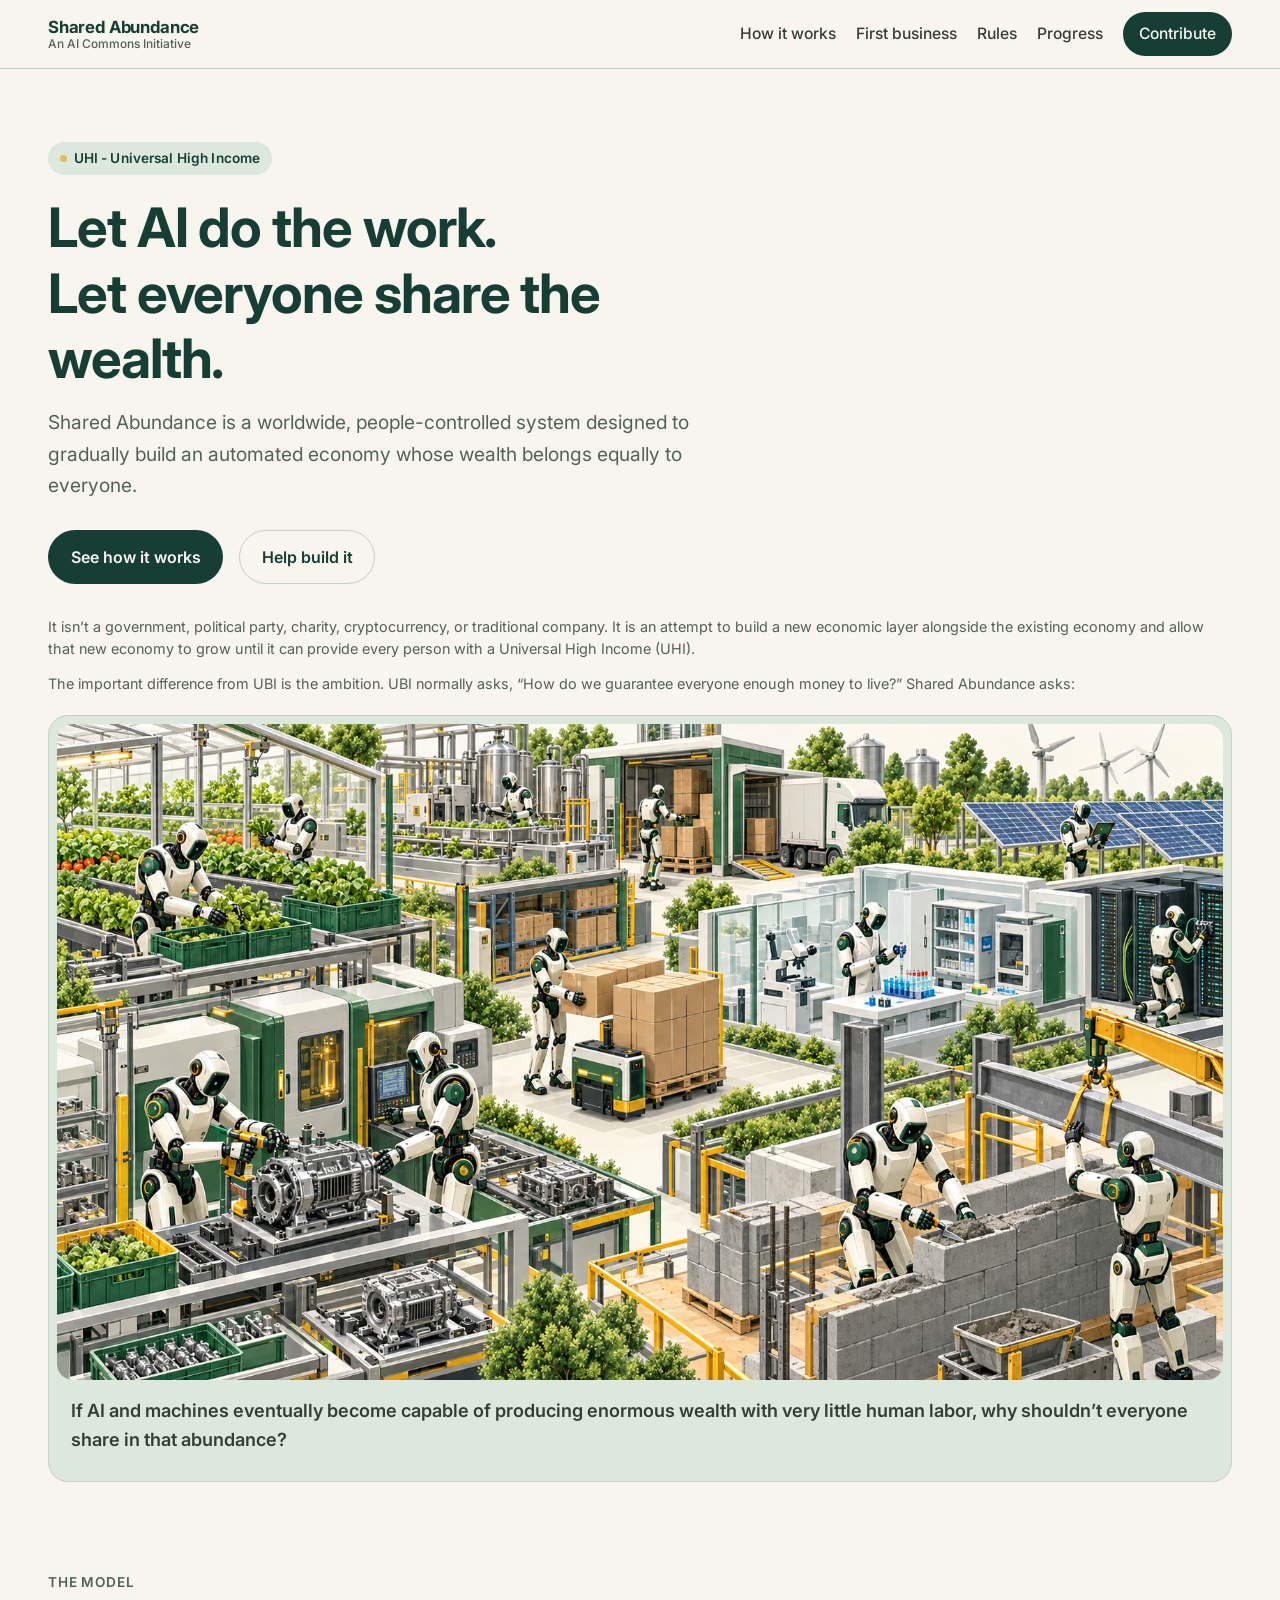
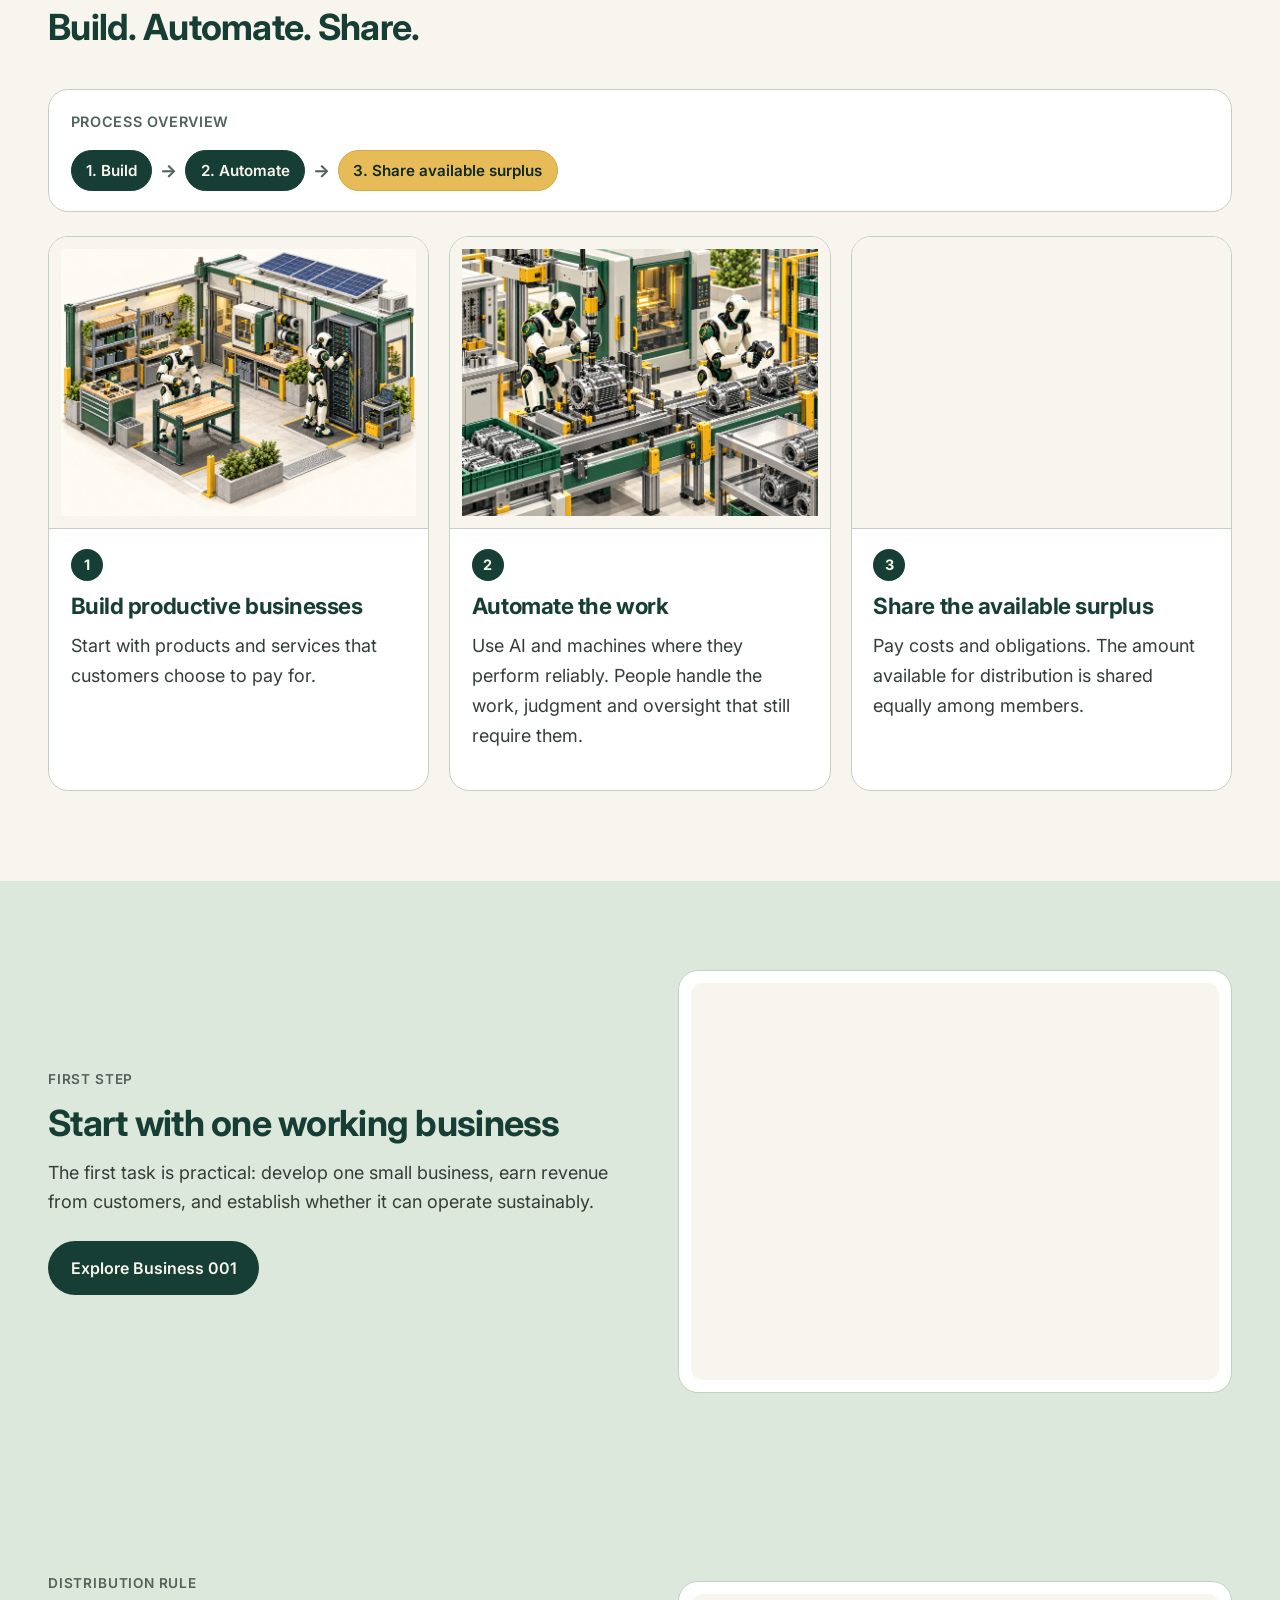
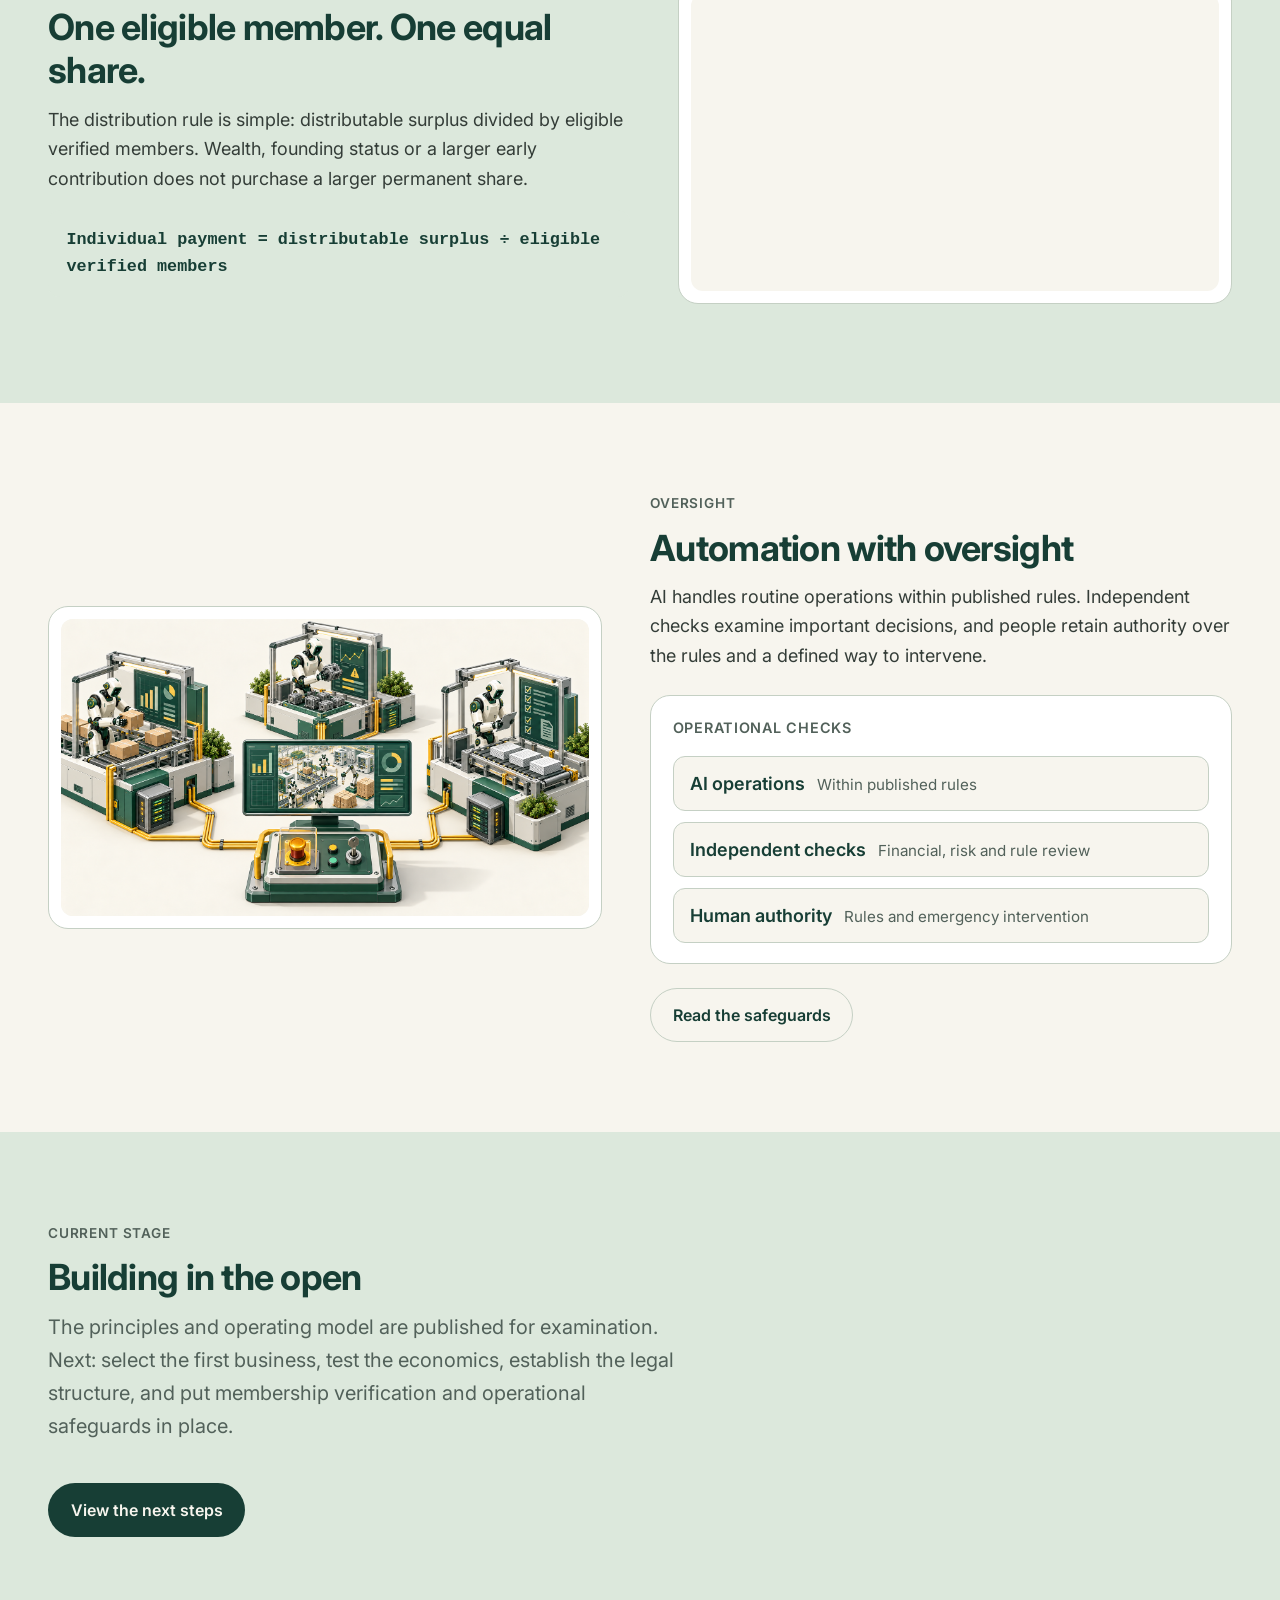
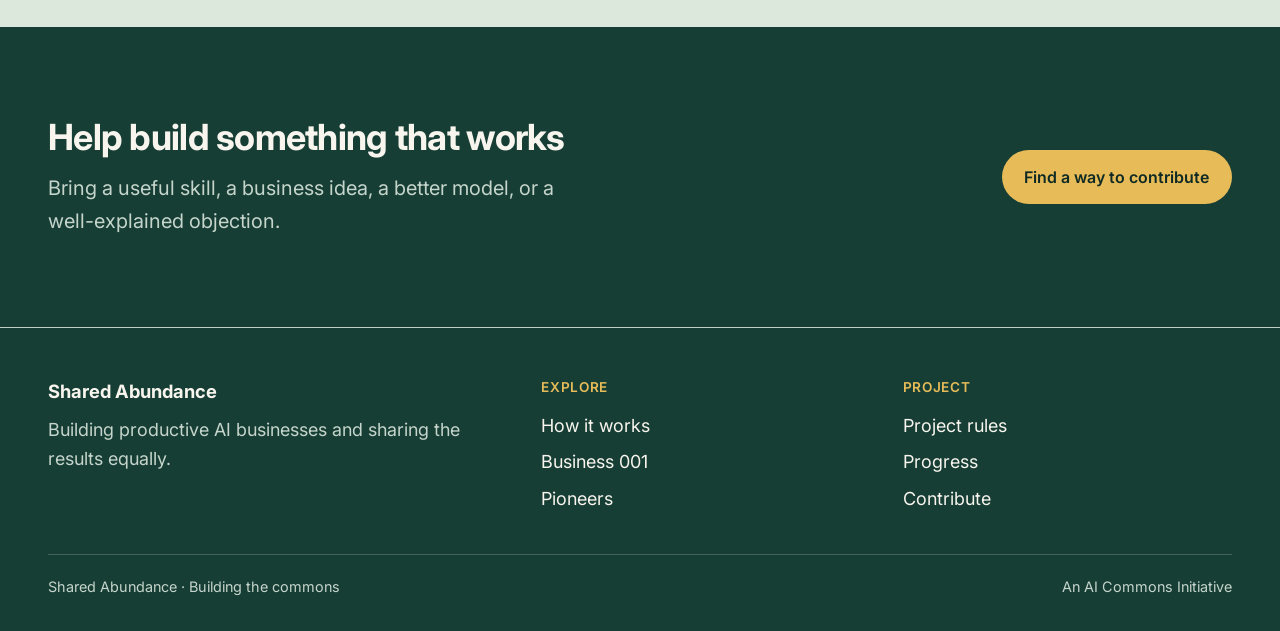
==== index.html @ ab120fb2 "Shorten first-business homepage paragraph" ====
<!DOCTYPE html>
<html lang="en">
<head>
  <meta charset="utf-8">
  <meta name="viewport" content="width=device-width, initial-scale=1">
  <meta name="theme-color" content="#173E35">
  <title>Shared Abundance · Let AI do the work. Let everyone share the wealth.</title>
  <meta name="description" content="Shared Abundance builds productive businesses with AI and automation, then shares available surplus equally among eligible members.">
  <link rel="canonical" href="https://sharedabundance.world/">
  <meta property="og:title" content="Shared Abundance · Let AI do the work. Let everyone share the wealth.">
  <meta property="og:description" content="Shared Abundance builds productive businesses with AI and automation, then shares available surplus equally among eligible members.">
  <meta property="og:type" content="website">
  <meta property="og:url" content="https://sharedabundance.world/">
  <link rel="stylesheet" href="/css/styles.css">
</head>
<body>
  <a class="skip-link" href="#main">Skip to content</a>
  <header class="site-header">
    <div class="container header-inner">
      <a class="brand" href="/">
        <span class="brand-name">Shared Abundance</span>
        <span class="brand-desc">An AI Commons Initiative</span>
      </a>
      <button class="nav-toggle" type="button" aria-expanded="false" aria-controls="site-nav">Menu</button>
      <nav id="site-nav" class="site-nav" aria-label="Primary">
        <a href="/how-it-works/">How it works</a>
        <a href="/business-001/">First business</a>
        <a href="/rules/">Rules</a>
        <a href="/progress/">Progress</a>
        <a href="/contribute/" class="nav-cta">Contribute</a>
      </nav>
    </div>
  </header>
  <main id="main">
    <section class="hero">
      <div class="container">
        <div class="hero-copy">
          <span class="badge">UHI - Universal High Income</span>
          <h1 class="hero-title" style="margin-top:1.25rem">
            <span>Let AI do the work.</span>
            <span>Let everyone share the wealth.</span>
          </h1>
          <div class="hero-intro">
            <p>Shared Abundance is a worldwide, people-controlled system designed to gradually build an automated economy whose wealth belongs equally to everyone.</p>
          </div>
          <div class="btn-row">
            <a class="btn btn-primary" href="/how-it-works/">See how it works</a>
            <a class="btn btn-secondary" href="/contribute/">Help build it</a>
          </div>
        </div>
        <div class="hero-above">
          <p>It isn’t a government, political party, charity, cryptocurrency, or traditional company. It is an attempt to build a new economic layer alongside the existing economy and allow that new economy to grow until it can provide every person with a Universal High Income (UHI).</p>
          <p>The important difference from UBI is the ambition. UBI normally asks, “How do we guarantee everyone enough money to live?” Shared Abundance asks:</p>
        </div>
        <figure class="hero-figure">
          <img src="/assets/00-approved-humanoid-hero.png" width="1672" height="941" alt="Humanoid robots working across manufacturing, farming, logistics, construction, laboratories, digital infrastructure and energy." fetchpriority="high" decoding="async">
          <figcaption class="hero-below">
            <p class="hero-question">If AI and machines eventually become capable of producing enormous wealth with very little human labor, why shouldn’t everyone share in that abundance?</p>
          </figcaption>
        </figure>
      </div>
    </section>

    <section class="section" aria-labelledby="process-heading">
      <div class="container">
        <div class="section-header">
          <p class="eyebrow">The model</p>
          <h2 id="process-heading">Build. Automate. Share.</h2>
        </div>
        <div class="diagram" aria-label="Three-step process">
          <div class="diagram-title">Process overview</div>
          <ol class="flow">
            <li><span class="flow-node accent">1. Build</span><span class="flow-arrow" aria-hidden="true">→</span></li>
            <li><span class="flow-node accent">2. Automate</span><span class="flow-arrow" aria-hidden="true">→</span></li>
            <li><span class="flow-node gold">3. Share available surplus</span></li>
          </ol>
        </div>
        <div class="grid-3">
          <article class="card">
            <div class="card-media"><img src="/assets/01a-build.png" width="1448" height="1086" alt="Humanoid robots setting up a small workshop and digital business." loading="lazy" decoding="async"></div>
            <div class="card-body"><span class="step-num">1</span><h3>Build productive businesses</h3><p>Start with products and services that customers choose to pay for.</p></div>
          </article>
          <article class="card">
            <div class="card-media"><img src="/assets/01b-automate.png" width="1448" height="1086" alt="Humanoid robots assembling and inspecting products on a production line." loading="lazy" decoding="async"></div>
            <div class="card-body"><span class="step-num">2</span><h3>Automate the work</h3><p>Use AI and machines where they perform reliably. People handle the work, judgment and oversight that still require them.</p></div>
          </article>
          <article class="card">
            <div class="card-media"><img src="/assets/01c-share.png" width="1448" height="1086" alt="A business surplus divided between reinvestment and four equal member allocations." loading="lazy" decoding="async"></div>
            <div class="card-body"><span class="step-num">3</span><h3>Share the available surplus</h3><p>Pay costs and obligations. The amount available for distribution is shared equally among members.</p></div>
          </article>
        </div>
      </div>
    </section>

    <section class="section section-sage" aria-labelledby="first-biz-heading">
      <div class="container">
        <div class="feature-row">
          <div>
            <p class="eyebrow">First step</p>
            <h2 id="first-biz-heading">Start with one working business</h2>
            <p>The first task is practical: develop one small business, earn revenue from customers, and establish whether it can operate sustainably.</p>
            <div class="btn-row"><a class="btn btn-primary" href="/business-001/">Explore Business 001</a></div>
          </div>
          <div class="feature-media"><img src="/assets/04-business-001.png" width="1448" height="1086" alt="A small AI-assisted digital-services workspace connected to customer systems." loading="lazy" decoding="async"></div>
        </div>
      </div>
    </section>


    <section class="section section-sage" aria-labelledby="equal-heading">
      <div class="container">
        <div class="feature-row">
          <div>
            <p class="eyebrow">Distribution rule</p>
            <h2 id="equal-heading">One eligible member. One equal share.</h2>
            <p>The distribution rule is simple: distributable surplus divided by eligible verified members. Wealth, founding status or a larger early contribution does not purchase a larger permanent share.</p>
            <div class="formula" role="math" aria-label="Individual payment equals distributable surplus divided by eligible verified members">Individual payment = distributable surplus ÷ eligible verified members</div>
          </div>
          <div class="feature-media"><img src="/assets/03-equal-shares.png" width="1672" height="941" alt="Four identical account trays receive equal allocations from a shared pool." loading="lazy" decoding="async"></div>
        </div>
      </div>
    </section>

    <section class="section" aria-labelledby="safeguards-heading">
      <div class="container">
        <div class="feature-row reverse">
          <div>
            <p class="eyebrow">Oversight</p>
            <h2 id="safeguards-heading">Automation with oversight</h2>
            <p>AI handles routine operations within published rules. Independent checks examine important decisions, and people retain authority over the rules and a defined way to intervene.</p>
            <div class="diagram" aria-label="Operational safeguards">
              <div class="diagram-title">Operational checks</div>
              <ul class="stack-list">
                <li><span class="label">AI operations</span><span class="note">Within published rules</span><span></span></li>
                <li><span class="label">Independent checks</span><span class="note">Financial, risk and rule review</span><span></span></li>
                <li><span class="label">Human authority</span><span class="note">Rules and emergency intervention</span><span></span></li>
              </ul>
            </div>
            <div class="btn-row"><a class="btn btn-secondary" href="/rules/#safeguards">Read the safeguards</a></div>
          </div>
          <div class="feature-media"><img src="/assets/07-operational-safeguards.png" width="1672" height="941" alt="Operational equipment connected to independent review stations and a separate manual override console." loading="lazy" decoding="async"></div>
        </div>
      </div>
    </section>

    <section class="section section-sage" aria-labelledby="stage-heading">
      <div class="container">
        <div class="section-header">
          <p class="eyebrow">Current stage</p>
          <h2 id="stage-heading">Building in the open</h2>
          <p class="lead">The principles and operating model are published for examination. Next: select the first business, test the economics, establish the legal structure, and put membership verification and operational safeguards in place.</p>
        </div>
        <div class="btn-row" style="margin-top:0"><a class="btn btn-primary" href="/progress/">View the next steps</a></div>
      </div>
    </section>

    <section class="section section-forest" aria-labelledby="invite-heading">
      <div class="container cta-band">
        <div>
          <h2 id="invite-heading">Help build something that works</h2>
          <p class="lead">Bring a useful skill, a business idea, a better model, or a well-explained objection.</p>
        </div>
        <a class="btn btn-ghost" href="/contribute/" style="background:#E7BC58;color:#0F2A24">Find a way to contribute</a>
      </div>
    </section>
  </main>
  <footer class="site-footer">
    <div class="container">
      <div class="footer-grid">
        <div>
          <div class="footer-brand">Shared Abundance</div>
          <p>Building productive AI businesses and sharing the results equally.</p>
        </div>
        <div>
          <div class="footer-heading">Explore</div>
          <ul class="footer-links">
            <li><a href="/how-it-works/">How it works</a></li>
            <li><a href="/business-001/">Business 001</a></li>
            <li><a href="/pioneers/">Pioneers</a></li>
          </ul>
        </div>
        <div>
          <div class="footer-heading">Project</div>
          <ul class="footer-links">
            <li><a href="/rules/">Project rules</a></li>
            <li><a href="/progress/">Progress</a></li>
            <li><a href="/contribute/">Contribute</a></li>
          </ul>
        </div>
      </div>
      <div class="footer-meta">
        <span>Shared Abundance · Building the commons</span>
        <span>An AI Commons Initiative</span>
      </div>
    </div>
  </footer>
  <script src="/js/site.js" defer></script>
</body>
</html>
---- css/styles.css ----
/* Shared Abundance · site styles */
@import url("https://fonts.googleapis.com/css2?family=Inter:wght@400;500;600;700&display=swap");

:root {
  --sa-ivory: #F7F5EE;
  --sa-forest: #173E35;
  --sa-sage: #DCE8DC;
  --sa-gold: #E7BC58;
  --sa-charcoal: #343D38;
  --sa-muted: #52615A;
  --sa-border: #C5D0C4;
  --sa-white: #FFFFFF;
  --sa-forest-deep: #0F2A24;
  --sa-font: Inter, ui-sans-serif, system-ui, -apple-system, BlinkMacSystemFont, "Segoe UI", sans-serif;
  --sa-max-width: 77.5rem;
  --sa-reading-width: 47.5rem;
  --sa-radius-small: 0.75rem;
  --sa-radius-large: 1.25rem;
  --sa-gutter: clamp(1.25rem, 4vw, 3rem);
  --sa-section-space: clamp(3rem, 7vw, 7rem);
  --sa-shadow: 0 1px 2px rgba(23, 62, 53, 0.04), 0 8px 24px rgba(23, 62, 53, 0.06);
  --sa-header-h: 4.25rem;
}

*, *::before, *::after { box-sizing: border-box; }

html {
  scroll-behavior: smooth;
  -webkit-text-size-adjust: 100%;
}

@media (prefers-reduced-motion: reduce) {
  html { scroll-behavior: auto; }
  *, *::before, *::after {
    animation-duration: 0.01ms !important;
    animation-iteration-count: 1 !important;
    transition-duration: 0.01ms !important;
  }
}

body {
  margin: 0;
  font-family: var(--sa-font);
  font-size: 1.125rem;
  line-height: 1.65;
  color: var(--sa-charcoal);
  background: var(--sa-ivory);
  -webkit-font-smoothing: antialiased;
}

img { max-width: 100%; height: auto; display: block; }
a { color: var(--sa-forest); text-underline-offset: 0.15em; }
a:hover { color: var(--sa-forest-deep); }
:focus-visible {
  outline: 3px solid var(--sa-gold);
  outline-offset: 3px;
}
.skip-link {
  position: absolute;
  left: -9999px;
  top: 0;
  background: var(--sa-forest);
  color: var(--sa-ivory);
  padding: 0.75rem 1rem;
  z-index: 1000;
}
.skip-link:focus { left: var(--sa-gutter); top: 0.5rem; }

.container {
  width: min(100% - 2 * var(--sa-gutter), var(--sa-max-width));
  margin-inline: auto;
}
.reading { max-width: var(--sa-reading-width); }

/* Header */
.site-header {
  position: sticky;
  top: 0;
  z-index: 100;
  background: rgba(247, 245, 238, 0.92);
  backdrop-filter: blur(10px);
  border-bottom: 1px solid var(--sa-border);
}
.header-inner {
  display: flex;
  align-items: center;
  justify-content: space-between;
  gap: 1rem;
  min-height: var(--sa-header-h);
}
.brand {
  display: flex;
  flex-direction: column;
  text-decoration: none;
  color: var(--sa-forest);
  line-height: 1.2;
}
.brand-name {
  font-weight: 700;
  font-size: 1.05rem;
  letter-spacing: -0.01em;
}
.brand-desc {
  font-size: 0.75rem;
  color: var(--sa-muted);
  font-weight: 500;
}
.nav-toggle {
  display: none;
  border: 1px solid var(--sa-border);
  background: var(--sa-white);
  color: var(--sa-forest);
  border-radius: var(--sa-radius-small);
  padding: 0.55rem 0.85rem;
  font: inherit;
  font-size: 0.95rem;
  font-weight: 600;
  cursor: pointer;
}
.site-nav {
  display: flex;
  align-items: center;
  gap: 0.25rem 1.25rem;
}
.site-nav a {
  text-decoration: none;
  color: var(--sa-charcoal);
  font-size: 0.98rem;
  font-weight: 500;
  padding: 0.35rem 0;
}
.site-nav a:hover,
.site-nav a[aria-current="page"] {
  color: var(--sa-forest);
}
.site-nav a[aria-current="page"] {
  box-shadow: inset 0 -2px 0 var(--sa-gold);
}
.nav-cta {
  display: inline-flex !important;
  align-items: center;
  background: var(--sa-forest) !important;
  color: var(--sa-ivory) !important;
  padding: 0.55rem 1rem !important;
  border-radius: 999px;
  box-shadow: none !important;
}
.nav-cta:hover {
  background: var(--sa-forest-deep) !important;
  color: var(--sa-ivory) !important;
}

@media (max-width: 860px) {
  .nav-toggle { display: inline-flex; align-items: center; gap: 0.4rem; }
  .site-nav {
    display: none;
    position: absolute;
    left: 0;
    right: 0;
    top: 100%;
    flex-direction: column;
    align-items: stretch;
    gap: 0;
    background: var(--sa-ivory);
    border-bottom: 1px solid var(--sa-border);
    padding: 0.75rem var(--sa-gutter) 1.25rem;
    box-shadow: var(--sa-shadow);
  }
  .site-nav.is-open { display: flex; }
  .site-nav a {
    padding: 0.85rem 0.25rem;
    border-bottom: 1px solid var(--sa-border);
  }
  .site-nav .nav-cta {
    margin-top: 0.75rem;
    justify-content: center;
    border-bottom: 0 !important;
  }
}

/* Buttons & badges */
.btn {
  display: inline-flex;
  align-items: center;
  justify-content: center;
  gap: 0.4rem;
  padding: 0.8rem 1.35rem;
  border-radius: 999px;
  font: inherit;
  font-size: 1rem;
  font-weight: 600;
  text-decoration: none;
  border: 1px solid transparent;
  cursor: pointer;
  transition: background 0.15s ease, color 0.15s ease, border-color 0.15s ease;
}
.btn-primary {
  background: var(--sa-forest);
  color: var(--sa-ivory);
}
.btn-primary:hover {
  background: var(--sa-forest-deep);
  color: var(--sa-ivory);
}
.btn-secondary {
  background: transparent;
  color: var(--sa-forest);
  border-color: var(--sa-border);
}
.btn-secondary:hover {
  background: var(--sa-sage);
  color: var(--sa-forest);
}
.btn-ghost {
  background: var(--sa-sage);
  color: var(--sa-forest);
}
.btn-ghost:hover { background: #cfe0cf; color: var(--sa-forest); }
.btn-row {
  display: flex;
  flex-wrap: wrap;
  gap: 0.75rem 1rem;
  margin-top: 1.5rem;
}
.badge {
  display: inline-flex;
  align-items: center;
  gap: 0.4rem;
  padding: 0.35rem 0.75rem;
  border-radius: 999px;
  background: var(--sa-sage);
  color: var(--sa-forest);
  font-size: 0.85rem;
  font-weight: 600;
  letter-spacing: 0.01em;
}
.badge::before {
  content: "";
  width: 0.45rem;
  height: 0.45rem;
  border-radius: 50%;
  background: var(--sa-gold);
}

/* Typography */
h1, h2, h3, h4 {
  color: var(--sa-forest);
  line-height: 1.2;
  letter-spacing: -0.02em;
  font-weight: 700;
  margin: 0 0 0.75rem;
}
h1 { font-size: clamp(2.1rem, 4.5vw, 3.4rem); }
h2 { font-size: clamp(1.65rem, 3vw, 2.25rem); }
h3 { font-size: clamp(1.2rem, 2vw, 1.4rem); }
p { margin: 0 0 1rem; }
.lead {
  font-size: clamp(1.1rem, 2vw, 1.25rem);
  color: var(--sa-muted);
  max-width: 40rem;
}
.eyebrow {
  font-size: 0.85rem;
  font-weight: 600;
  letter-spacing: 0.06em;
  text-transform: uppercase;
  color: var(--sa-muted);
  margin-bottom: 0.75rem;
}
.caption {
  font-size: 0.9rem;
  color: var(--sa-muted);
  margin-top: 0.75rem;
}
.section {
  padding: var(--sa-section-space) 0;
}
.section-sage { background: var(--sa-sage); }
.section-forest {
  background: var(--sa-forest);
  color: var(--sa-ivory);
}
.section-forest h2,
.section-forest h3,
.section-forest a { color: var(--sa-ivory); }
.section-forest .lead,
.section-forest .caption { color: #c5d5cb; }
.section-header {
  max-width: 40rem;
  margin-bottom: 2.5rem;
}

/* Hero */
.hero {
  padding: clamp(2.5rem, 6vw, 4.5rem) 0 0;
}

.hero-copy { max-width: 42rem; margin-bottom: 2rem; }
.hero-title {
  margin-bottom: 1rem;
}
.hero-title span { display: block; }

.hero-intro {
  max-width: 42rem;
  margin: 0 0 1.75rem;
  font-size: clamp(1.05rem, 2vw, 1.2rem);
  color: var(--sa-muted);
  line-height: 1.65;
}
.hero-intro p { margin: 0 0 1rem; }
.hero-intro p:last-child { margin-bottom: 0; }
.hero-question {
  color: var(--sa-charcoal);
  font-weight: 600;
  font-size: 1.05em;
}
.hero-figure {
  margin: 0;
  background: var(--sa-sage);
  border: 1px solid var(--sa-border);
  border-radius: var(--sa-radius-large);
  overflow: hidden;
  padding: 0.5rem;
}
.hero-figure img {
  width: 100%;
  height: auto;
  border-radius: calc(var(--sa-radius-large) - 0.25rem);
  object-fit: contain;
  background: var(--sa-ivory);
}
.hero-above {
  width: 100%;
  max-width: none;
  margin: 0 0 1.25rem;
  font-size: clamp(0.82rem, 1.15vw, 0.9rem);
  color: var(--sa-muted);
  line-height: 1.55;
}
.hero-above p { margin: 0 0 0.75rem; }
.hero-above p:last-child { margin-bottom: 0; }
.hero-figure figcaption.hero-below {
  text-align: left;
  max-width: none;
  margin: 0;
  padding: 1rem 0.85rem 1.15rem;
  font-size: clamp(0.95rem, 1.5vw, 1.08rem);
  color: var(--sa-muted);
  line-height: 1.6;
}
.hero-figure figcaption.hero-below p { margin: 0; }
.hero-figure figcaption.hero-below .hero-question {
  color: var(--sa-charcoal);
  font-weight: 600;
  font-size: 1.05em;
}
.hero-figure figcaption {
  padding: 0.85rem 1rem 0.5rem;
  font-size: 0.9rem;
  color: var(--sa-muted);
}

/* Cards & grids */
.grid-3 {
  display: grid;
  grid-template-columns: repeat(3, 1fr);
  gap: 1.25rem;
}
.grid-2 {
  display: grid;
  grid-template-columns: repeat(2, 1fr);
  gap: 1.5rem;
}
.grid-industries {
  display: grid;
  grid-template-columns: repeat(3, 1fr);
  gap: 1.25rem;
}
@media (max-width: 960px) {
  .grid-3, .grid-industries { grid-template-columns: repeat(2, 1fr); }
}
@media (max-width: 640px) {
  .grid-3, .grid-2, .grid-industries { grid-template-columns: 1fr; }
}

.card {
  background: var(--sa-white);
  border: 1px solid var(--sa-border);
  border-radius: var(--sa-radius-large);
  overflow: hidden;
  height: 100%;
  display: flex;
  flex-direction: column;
}
.card-body { padding: 1.25rem 1.35rem 1.5rem; flex: 1; }
.card-media {
  background: var(--sa-ivory);
  border-bottom: 1px solid var(--sa-border);
  aspect-ratio: 4 / 3;
  display: flex;
  align-items: center;
  justify-content: center;
  padding: 0.75rem;
}
.card-media img {
  width: 100%;
  height: 100%;
  object-fit: contain;
}
.card-media.wide { aspect-ratio: 16 / 9; }
.step-num {
  display: inline-flex;
  align-items: center;
  justify-content: center;
  width: 2rem;
  height: 2rem;
  border-radius: 50%;
  background: var(--sa-forest);
  color: var(--sa-ivory);
  font-size: 0.9rem;
  font-weight: 700;
  margin-bottom: 0.75rem;
}
.link-card {
  display: block;
  text-decoration: none;
  color: inherit;
  background: var(--sa-white);
  border: 1px solid var(--sa-border);
  border-radius: var(--sa-radius-large);
  padding: 1.5rem;
  transition: border-color 0.15s ease, box-shadow 0.15s ease;
}
.link-card:hover {
  border-color: var(--sa-forest);
  box-shadow: var(--sa-shadow);
  color: inherit;
}
.link-card h3 { margin-bottom: 0.5rem; }
.link-card p { margin: 0; color: var(--sa-muted); font-size: 1rem; }
.link-card .arrow {
  display: inline-block;
  margin-top: 1rem;
  color: var(--sa-forest);
  font-weight: 600;
}

.feature-row {
  display: grid;
  grid-template-columns: 1.05fr 1fr;
  gap: clamp(1.5rem, 4vw, 3rem);
  align-items: center;
}
.feature-row.reverse { grid-template-columns: 1fr 1.05fr; }
.feature-row.reverse .feature-media { order: -1; }
@media (max-width: 860px) {
  .feature-row,
  .feature-row.reverse { grid-template-columns: 1fr; }
  .feature-row.reverse .feature-media { order: 0; }
}
.feature-media {
  background: var(--sa-white);
  border: 1px solid var(--sa-border);
  border-radius: var(--sa-radius-large);
  padding: 0.75rem;
}
.feature-media img {
  width: 100%;
  object-fit: contain;
  border-radius: var(--sa-radius-small);
  background: var(--sa-ivory);
}
.section-sage .feature-media,
.section-sage .card { background: var(--sa-white); }

/* Diagrams */
.diagram {
  background: var(--sa-white);
  border: 1px solid var(--sa-border);
  border-radius: var(--sa-radius-large);
  padding: 1.25rem 1.35rem;
  margin: 1.5rem 0;
}
.diagram-title {
  font-size: 0.9rem;
  font-weight: 600;
  color: var(--sa-muted);
  text-transform: uppercase;
  letter-spacing: 0.05em;
  margin-bottom: 1rem;
}
.flow {
  display: flex;
  flex-wrap: wrap;
  align-items: center;
  gap: 0.5rem 0.35rem;
  list-style: none;
  margin: 0;
  padding: 0;
}
.flow li {
  display: inline-flex;
  align-items: center;
  gap: 0.35rem;
}
.flow-node {
  background: var(--sa-sage);
  color: var(--sa-forest);
  border: 1px solid var(--sa-border);
  border-radius: 999px;
  padding: 0.45rem 0.9rem;
  font-size: 0.95rem;
  font-weight: 600;
}
.flow-node.accent {
  background: var(--sa-forest);
  color: var(--sa-ivory);
  border-color: var(--sa-forest);
}
.flow-node.gold {
  background: var(--sa-gold);
  color: var(--sa-forest-deep);
  border-color: #d4a944;
}
.flow-arrow {
  color: var(--sa-muted);
  font-weight: 700;
  padding: 0 0.15rem;
}
.formula {
  font-family: ui-monospace, SFMono-Regular, Menlo, Consolas, monospace;
  font-size: 1.05rem;
  background: var(--sa-sage);
  border-radius: var(--sa-radius-small);
  padding: 1rem 1.15rem;
  color: var(--sa-forest);
  font-weight: 600;
  margin: 1rem 0;
  overflow-x: auto;
}
.stack-list {
  list-style: none;
  margin: 0;
  padding: 0;
  display: grid;
  gap: 0.65rem;
}
.stack-list li {
  display: grid;
  grid-template-columns: auto 1fr auto;
  gap: 0.75rem;
  align-items: baseline;
  padding: 0.75rem 1rem;
  background: var(--sa-ivory);
  border: 1px solid var(--sa-border);
  border-radius: var(--sa-radius-small);
}
.stack-list .label { font-weight: 600; color: var(--sa-forest); }
.stack-list .note { color: var(--sa-muted); font-size: 0.95rem; }
.stack-list .value {
  font-variant-numeric: tabular-nums;
  font-weight: 700;
  color: var(--sa-charcoal);
}
.stack-list .total {
  background: var(--sa-forest);
  color: var(--sa-ivory);
  border-color: var(--sa-forest);
}
.stack-list .total .label,
.stack-list .total .value,
.stack-list .total .note { color: var(--sa-ivory); }

.finance-table {
  width: 100%;
  border-collapse: collapse;
  font-variant-numeric: tabular-nums;
  margin: 1rem 0;
  background: var(--sa-white);
  border: 1px solid var(--sa-border);
  border-radius: var(--sa-radius-large);
  overflow: hidden;
}
.finance-table th,
.finance-table td {
  text-align: left;
  padding: 0.85rem 1.1rem;
  border-bottom: 1px solid var(--sa-border);
}
.finance-table th {
  background: var(--sa-sage);
  color: var(--sa-forest);
  font-weight: 600;
}
.finance-table tr:last-child td { border-bottom: 0; }
.finance-table .result td {
  background: var(--sa-forest);
  color: var(--sa-ivory);
  font-weight: 700;
}
.finance-table td:last-child,
.finance-table th:last-child { text-align: right; }
.note-box {
  background: var(--sa-sage);
  border-left: 4px solid var(--sa-gold);
  border-radius: 0 var(--sa-radius-small) var(--sa-radius-small) 0;
  padding: 1rem 1.15rem;
  color: var(--sa-muted);
  font-size: 0.98rem;
  margin: 1rem 0;
}

/* Safeguards / milestones / rules */
.safeguard-grid {
  display: grid;
  grid-template-columns: repeat(2, 1fr);
  gap: 1rem;
}
@media (max-width: 700px) {
  .safeguard-grid { grid-template-columns: 1fr; }
}
.safeguard {
  background: var(--sa-white);
  border: 1px solid var(--sa-border);
  border-radius: var(--sa-radius-large);
  padding: 1.25rem 1.35rem;
}
.safeguard h3 { font-size: 1.1rem; margin-bottom: 0.4rem; }
.safeguard p { margin: 0; color: var(--sa-muted); font-size: 1rem; }

.milestone-list {
  list-style: none;
  margin: 0;
  padding: 0;
  display: grid;
  gap: 0.75rem;
}
.milestone {
  display: grid;
  grid-template-columns: 1fr auto;
  gap: 1rem;
  align-items: center;
  background: var(--sa-white);
  border: 1px solid var(--sa-border);
  border-radius: var(--sa-radius-large);
  padding: 1.1rem 1.25rem;
}
.milestone h3 { margin: 0; font-size: 1.05rem; }
.status-pill {
  display: inline-flex;
  align-items: center;
  padding: 0.35rem 0.7rem;
  border-radius: 999px;
  font-size: 0.82rem;
  font-weight: 600;
  white-space: nowrap;
  background: var(--sa-sage);
  color: var(--sa-forest);
}
.status-pill[data-status="draft_available"] { background: #d9edd4; }
.status-pill[data-status="proposed"] { background: #e8e4c9; color: #4a4630; }
.status-pill[data-status="to_develop"],
.status-pill[data-status="planned"],
.status-pill[data-status="not_demonstrated"],
.status-pill[data-status="future"] {
  background: #eceae3;
  color: var(--sa-muted);
}

.rule-list {
  list-style: none;
  margin: 0;
  padding: 0;
  counter-reset: rule;
  display: grid;
  gap: 0.75rem;
}
.rule-list > li {
  counter-increment: rule;
  background: var(--sa-white);
  border: 1px solid var(--sa-border);
  border-radius: var(--sa-radius-large);
  padding: 1.15rem 1.25rem 1.15rem 4.25rem;
  position: relative;
  scroll-margin-top: calc(var(--sa-header-h) + 1rem);
}
.rule-list > li::before {
  content: counter(rule);
  position: absolute;
  left: 1.15rem;
  top: 1.15rem;
  width: 2.1rem;
  height: 2.1rem;
  border-radius: 50%;
  background: var(--sa-sage);
  color: var(--sa-forest);
  display: flex;
  align-items: center;
  justify-content: center;
  font-weight: 700;
  font-size: 0.9rem;
}
.rule-list h3 { font-size: 1.05rem; margin-bottom: 0.35rem; }
.rule-list p { margin: 0; color: var(--sa-muted); font-size: 1rem; }

/* FAQ */
.faq {
  display: grid;
  gap: 0.65rem;
}
.faq details {
  background: var(--sa-white);
  border: 1px solid var(--sa-border);
  border-radius: var(--sa-radius-large);
  padding: 0.25rem 1.15rem;
}
.faq summary {
  cursor: pointer;
  font-weight: 600;
  color: var(--sa-forest);
  padding: 1rem 0;
  list-style: none;
}
.faq summary::-webkit-details-marker { display: none; }
.faq summary::after {
  content: "+";
  float: right;
  color: var(--sa-muted);
  font-weight: 700;
}
.faq details[open] summary::after { content: "-"; }
.faq details p {
  margin: 0 0 1rem;
  color: var(--sa-muted);
}

/* Forms */
.form-panel {
  background: var(--sa-white);
  border: 1px solid var(--sa-border);
  border-radius: var(--sa-radius-large);
  padding: clamp(1.25rem, 3vw, 2rem);
}
.form-grid {
  display: grid;
  gap: 1rem;
}
.form-grid label {
  display: grid;
  gap: 0.4rem;
  font-weight: 600;
  color: var(--sa-forest);
  font-size: 0.95rem;
}
.form-grid input,
.form-grid select,
.form-grid textarea {
  font: inherit;
  padding: 0.75rem 0.9rem;
  border: 1px solid var(--sa-border);
  border-radius: var(--sa-radius-small);
  background: var(--sa-ivory);
  color: var(--sa-charcoal);
  width: 100%;
}
.form-grid textarea { min-height: 7rem; resize: vertical; }
.form-grid input:focus,
.form-grid select:focus,
.form-grid textarea:focus {
  outline: 3px solid var(--sa-gold);
  outline-offset: 1px;
  border-color: var(--sa-forest);
}
.form-actions {
  display: flex;
  flex-wrap: wrap;
  gap: 0.75rem;
  margin-top: 0.5rem;
}
.form-hint {
  font-size: 0.92rem;
  color: var(--sa-muted);
  font-weight: 400;
}
.form-status {
  margin-top: 1rem;
  padding: 0.85rem 1rem;
  border-radius: var(--sa-radius-small);
  background: var(--sa-sage);
  color: var(--sa-forest);
  font-size: 0.95rem;
}
.form-status[hidden] { display: none; }
.form-status.is-error {
  background: #f3e3d8;
  color: #6b2e1a;
}
.field-error {
  color: #8a341c;
  font-size: 0.88rem;
  font-weight: 500;
}
.preview-box {
  margin-top: 1rem;
  padding: 1rem 1.15rem;
  background: var(--sa-ivory);
  border: 1px dashed var(--sa-border);
  border-radius: var(--sa-radius-small);
  white-space: pre-wrap;
  font-family: ui-monospace, SFMono-Regular, Menlo, Consolas, monospace;
  font-size: 0.9rem;
  color: var(--sa-charcoal);
}
.checklist {
  list-style: none;
  margin: 0;
  padding: 0;
  display: grid;
  gap: 0.65rem;
}
.checklist li {
  padding-left: 1.75rem;
  position: relative;
}
.checklist li::before {
  content: "";
  position: absolute;
  left: 0;
  top: 0.45rem;
  width: 0.7rem;
  height: 0.7rem;
  border-radius: 50%;
  background: var(--sa-gold);
}

.page-hero {
  padding: clamp(2.5rem, 5vw, 4rem) 0 0;
}
.page-hero .lead { margin-bottom: 0; }
.split-intro {
  display: grid;
  grid-template-columns: 1.2fr 1fr;
  gap: 2rem;
  align-items: start;
}
@media (max-width: 860px) {
  .split-intro { grid-template-columns: 1fr; }
}

/* Footer */
.site-footer {
  border-top: 1px solid var(--sa-border);
  background: var(--sa-forest);
  color: #c5d5cb;
  padding: 3rem 0 2rem;
  margin-top: 0;
}
.footer-grid {
  display: grid;
  grid-template-columns: 1.4fr 1fr 1fr;
  gap: 2rem;
}
@media (max-width: 800px) {
  .footer-grid { grid-template-columns: 1fr; gap: 1.5rem; }
}
.site-footer a {
  color: var(--sa-ivory);
  text-decoration: none;
}
.site-footer a:hover { text-decoration: underline; }
.footer-brand {
  font-weight: 700;
  font-size: 1.15rem;
  color: var(--sa-ivory);
  margin-bottom: 0.5rem;
}
.footer-links {
  list-style: none;
  margin: 0;
  padding: 0;
  display: grid;
  gap: 0.45rem;
}
.footer-heading {
  color: var(--sa-gold);
  font-size: 0.85rem;
  font-weight: 600;
  letter-spacing: 0.05em;
  text-transform: uppercase;
  margin-bottom: 0.75rem;
}
.footer-meta {
  margin-top: 2.5rem;
  padding-top: 1.25rem;
  border-top: 1px solid rgba(197, 208, 196, 0.25);
  display: flex;
  flex-wrap: wrap;
  gap: 0.75rem 1.5rem;
  justify-content: space-between;
  font-size: 0.9rem;
}

.visually-hidden {
  position: absolute !important;
  width: 1px; height: 1px;
  padding: 0; margin: -1px;
  overflow: hidden; clip: rect(0,0,0,0);
  white-space: nowrap; border: 0;
}

.cta-band {
  display: flex;
  flex-wrap: wrap;
  align-items: center;
  justify-content: space-between;
  gap: 1.25rem;
}
.cta-band .lead { margin: 0; max-width: 32rem; }

.questions-list {
  list-style: none;
  margin: 0;
  padding: 0;
  display: grid;
  gap: 0.75rem;
}
.questions-list li {
  background: var(--sa-white);
  border: 1px solid var(--sa-border);
  border-radius: var(--sa-radius-large);
  padding: 1.1rem 1.25rem;
  color: var(--sa-forest);
  font-weight: 600;
}

@media (max-width: 640px) {
  body { font-size: 1.05rem; }
  .milestone {
    grid-template-columns: 1fr;
    align-items: start;
  }
}

/* How-it-works long-form helpers */
.prose-list {
  margin: 1rem 0 1.25rem;
  padding-left: 1.25rem;
  display: grid;
  gap: 0.55rem;
  color: var(--sa-charcoal);
}
.prose-list li {
  padding-left: 0.25rem;
}
.prose-list strong { color: var(--sa-forest); }
.hiw-block {
  margin: 1.25rem 0;
}
.reading .prose-list { max-width: 100%; }
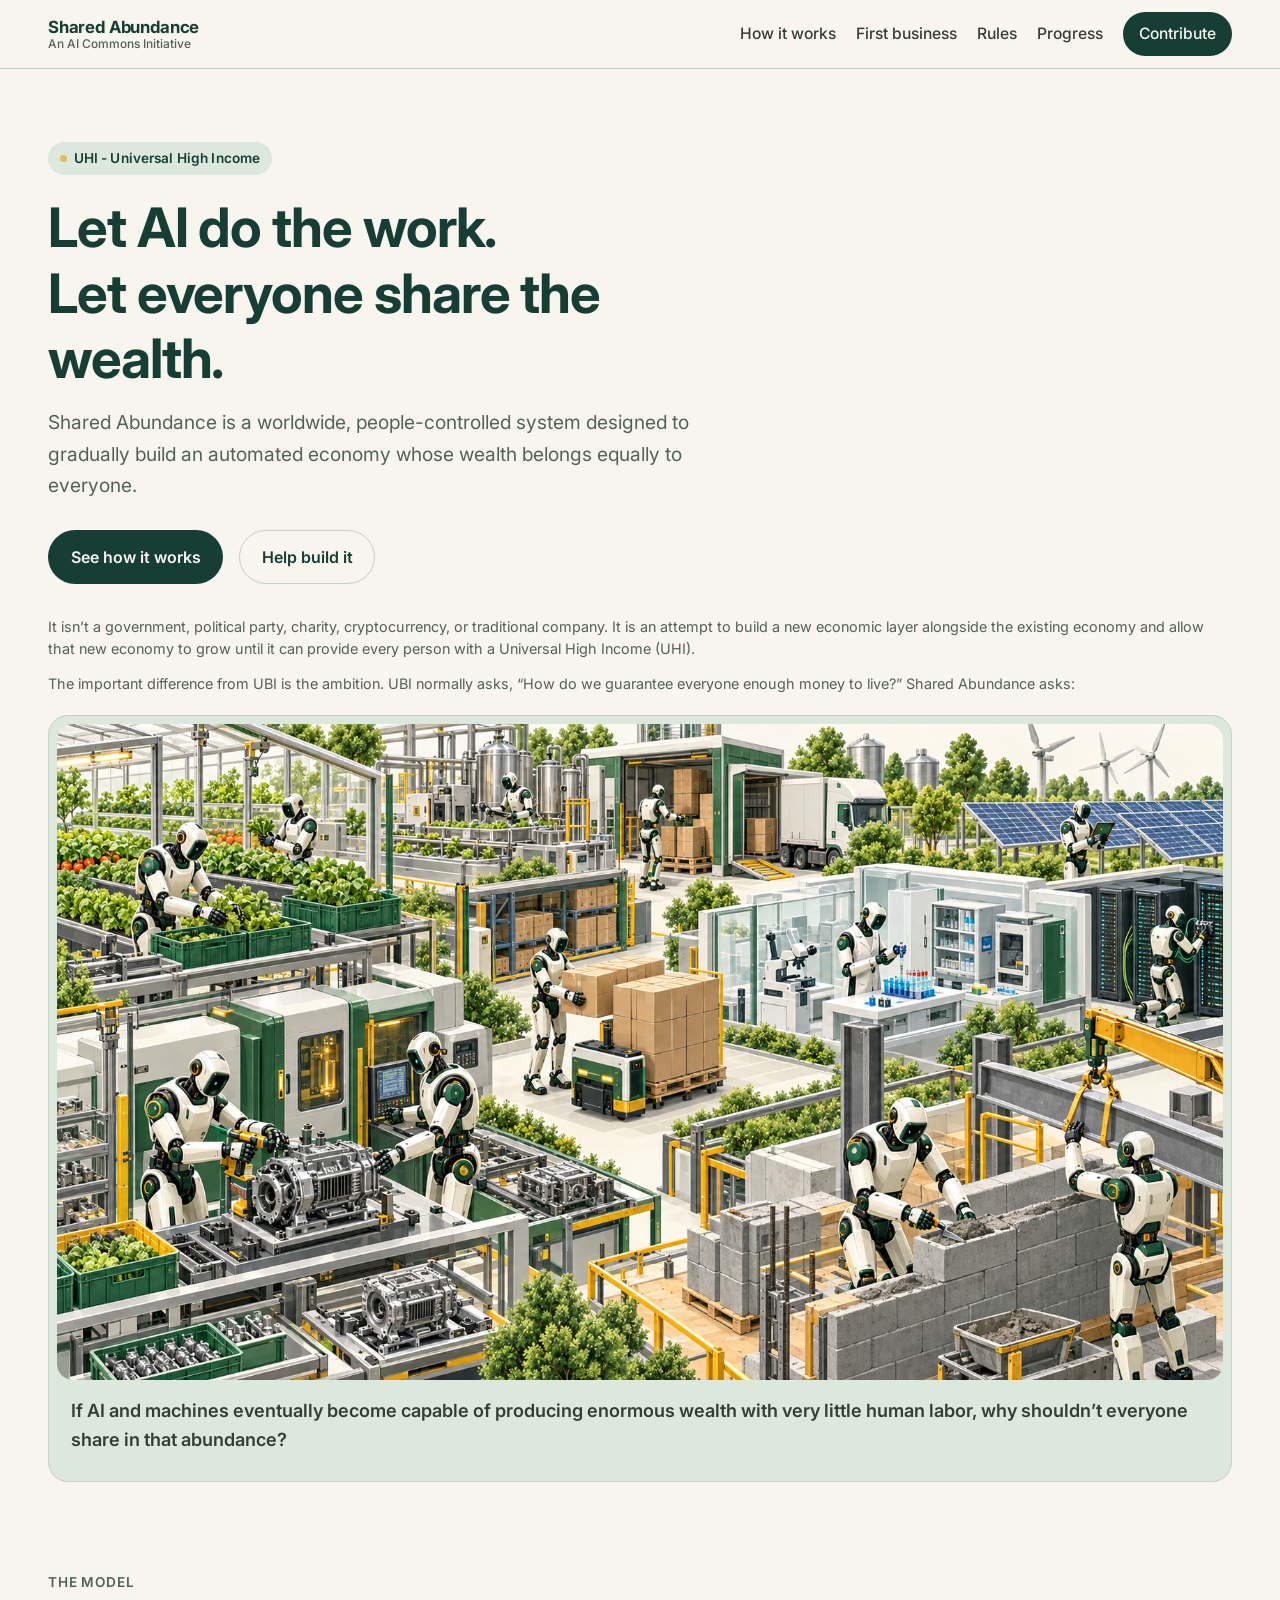
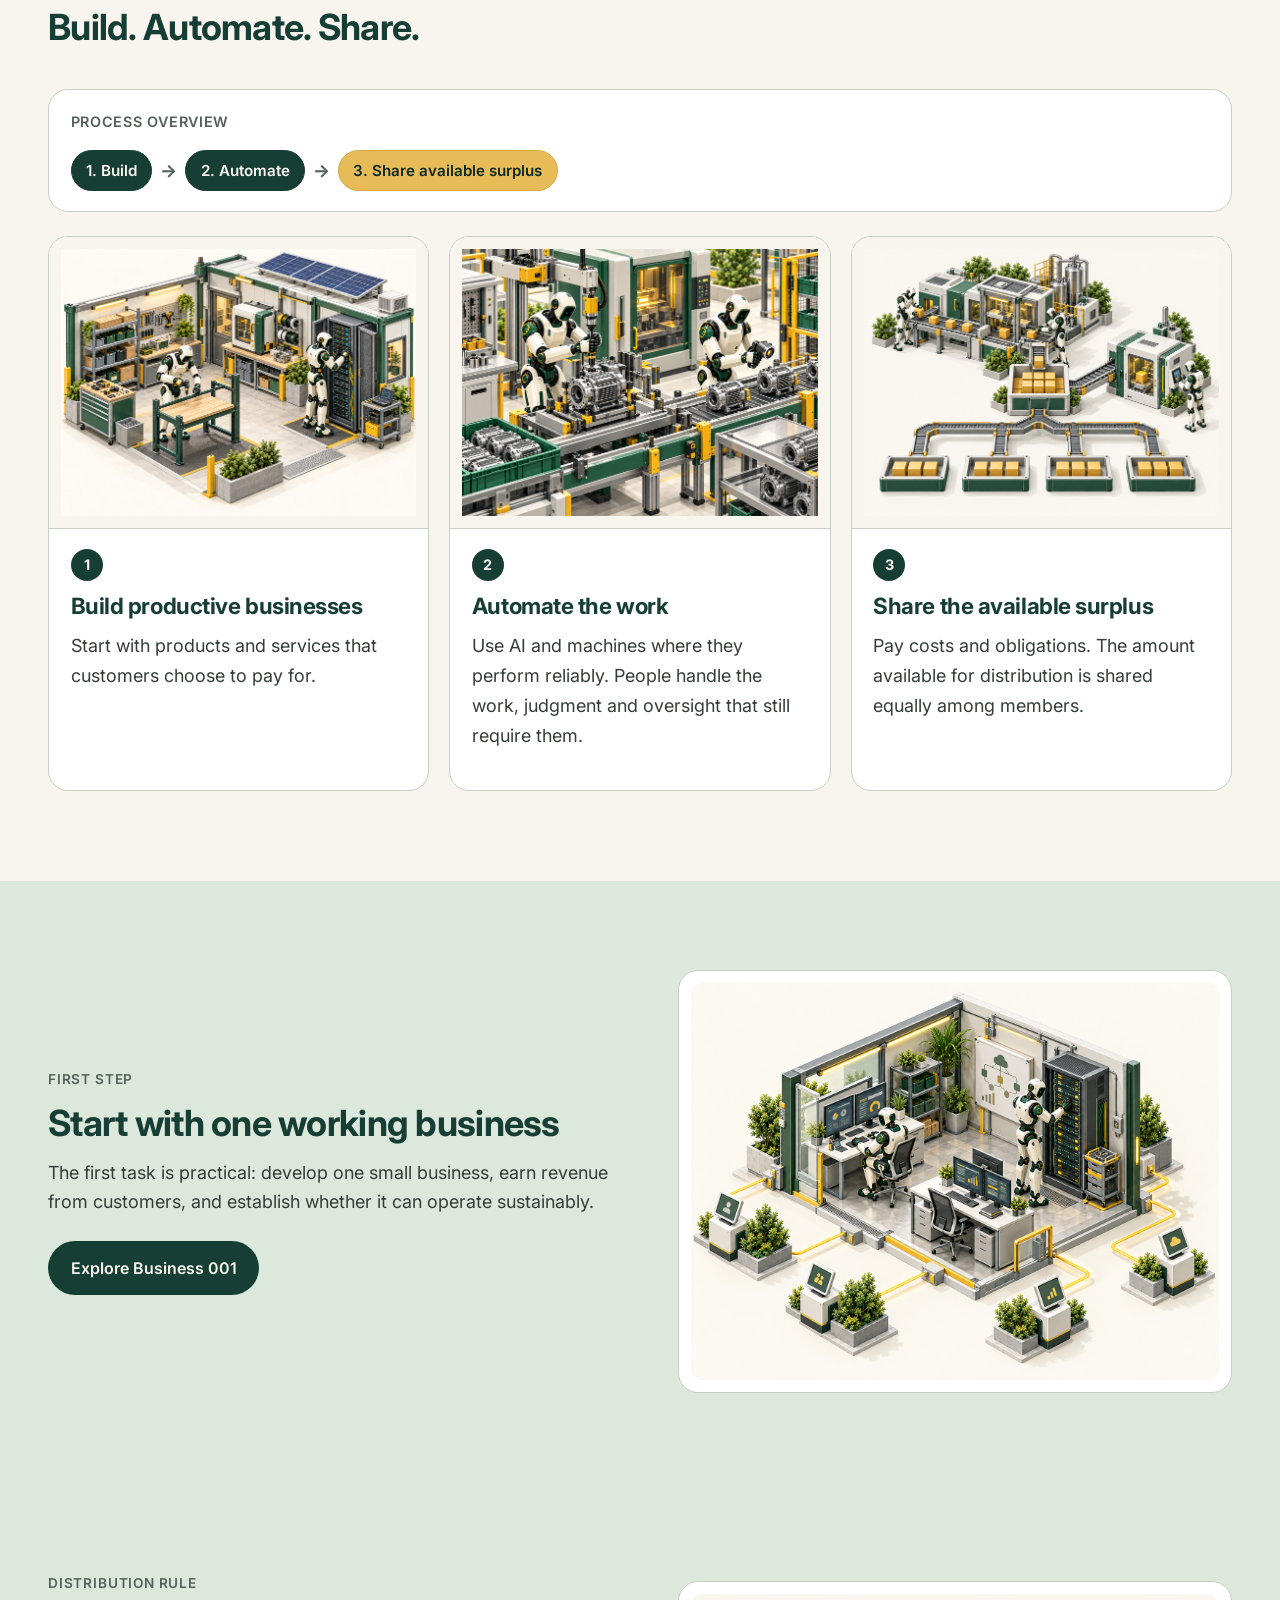
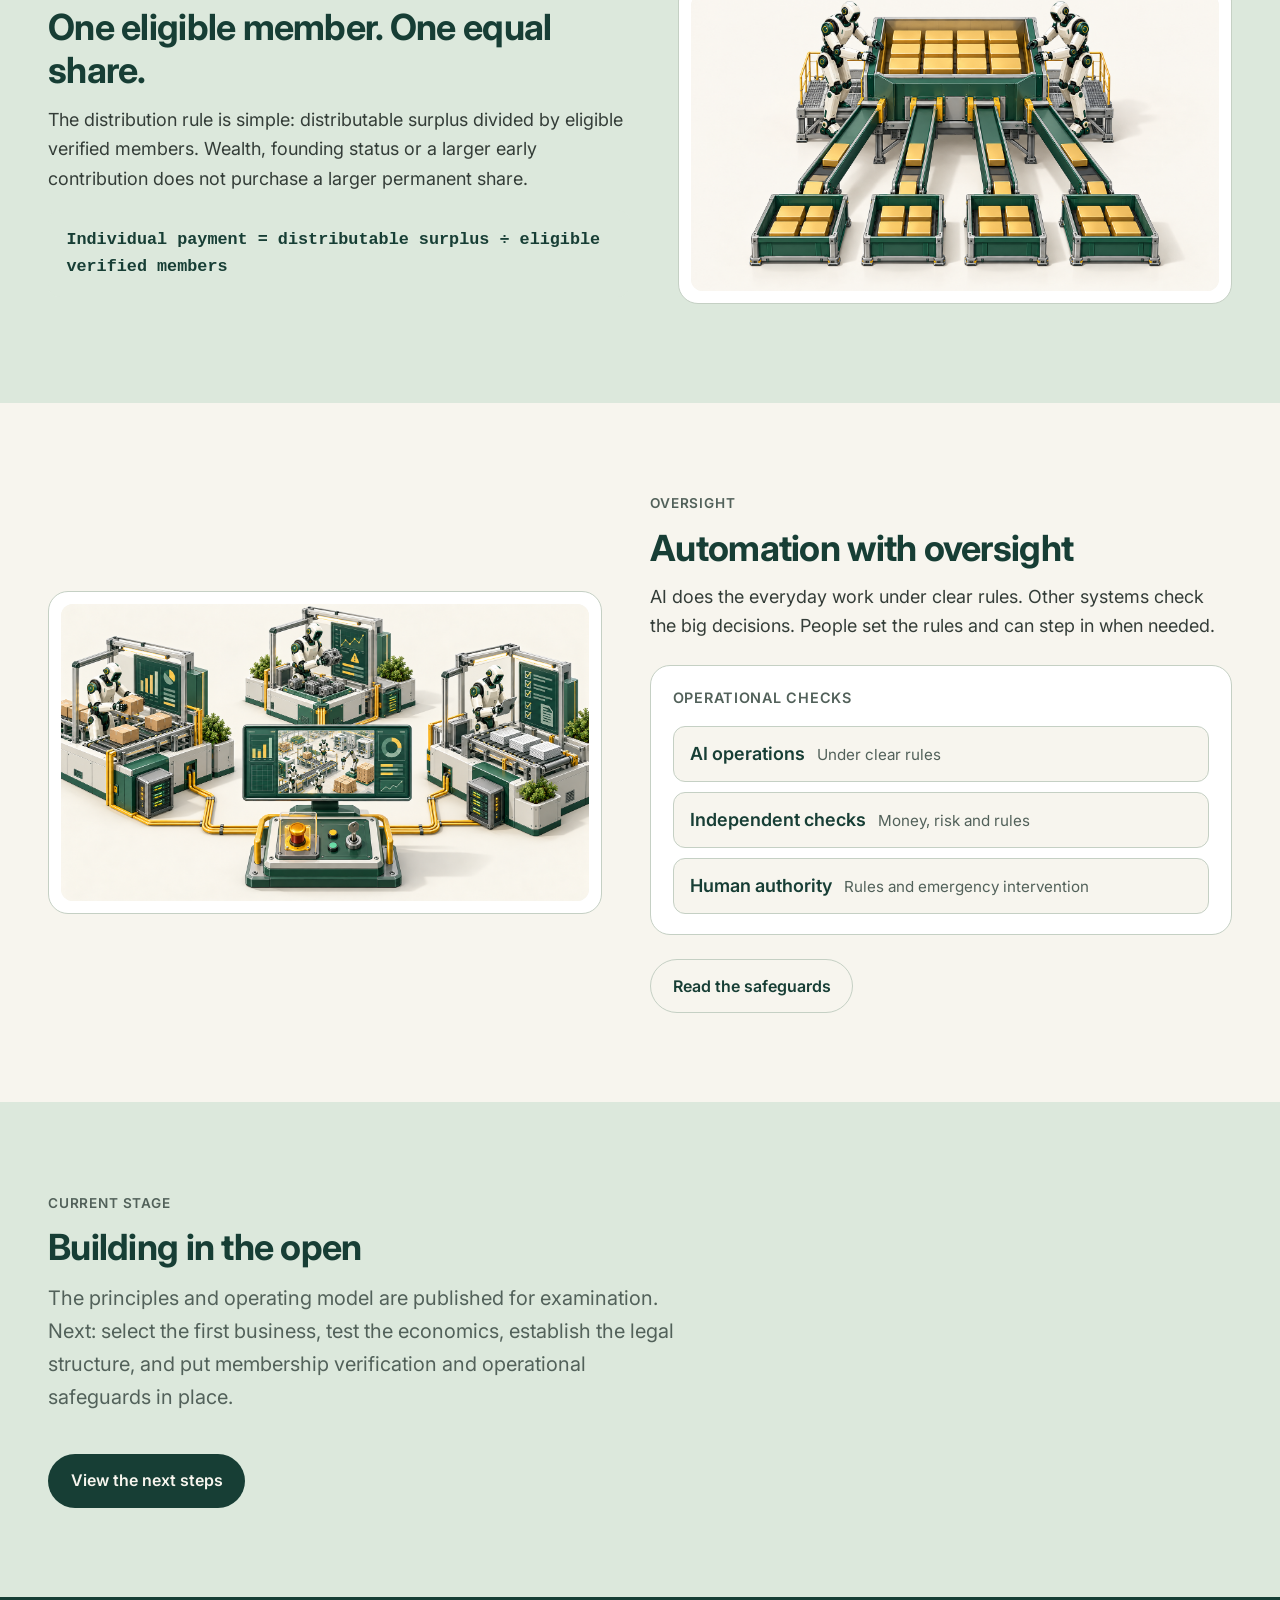
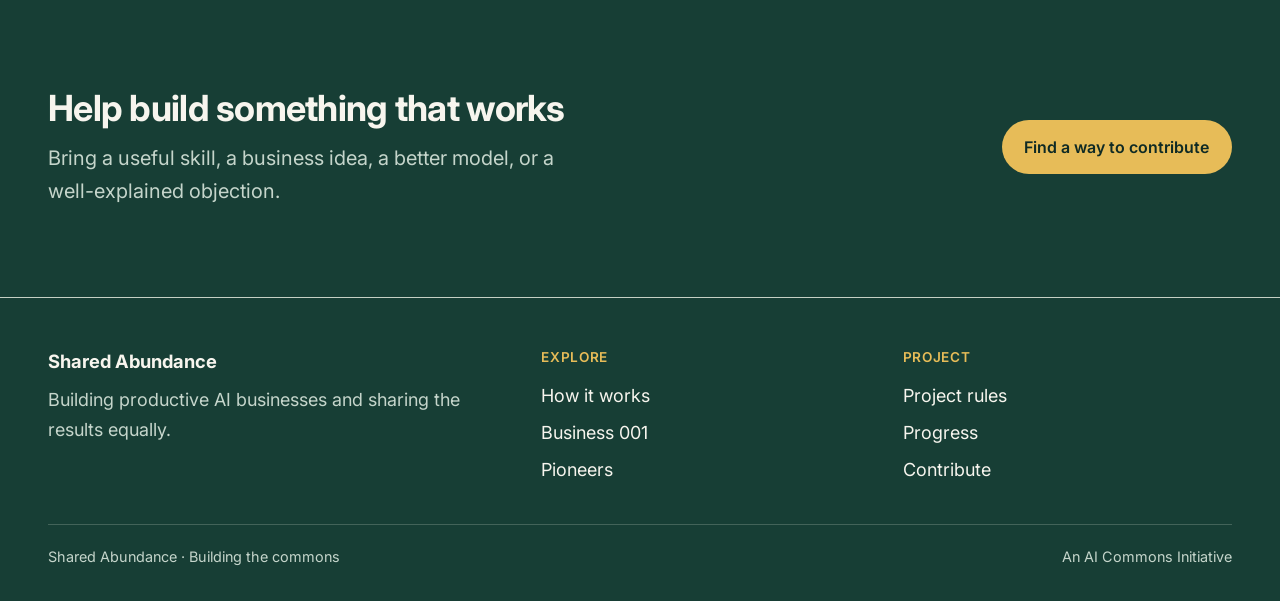
==== commit 4c4d3835: "Simplify homepage safeguards copy" ====
--- a/index.html
+++ b/index.html
@@ -127,12 +127,12 @@
           <div>
             <p class="eyebrow">Oversight</p>
             <h2 id="safeguards-heading">Automation with oversight</h2>
-            <p>AI handles routine operations within published rules. Independent checks examine important decisions, and people retain authority over the rules and a defined way to intervene.</p>
+            <p>AI does the everyday work under clear rules. Other systems check the big decisions. People set the rules and can step in when needed.</p>
             <div class="diagram" aria-label="Operational safeguards">
               <div class="diagram-title">Operational checks</div>
               <ul class="stack-list">
-                <li><span class="label">AI operations</span><span class="note">Within published rules</span><span></span></li>
-                <li><span class="label">Independent checks</span><span class="note">Financial, risk and rule review</span><span></span></li>
+                <li><span class="label">AI operations</span><span class="note">Under clear rules</span><span></span></li>
+                <li><span class="label">Independent checks</span><span class="note">Money, risk and rules</span><span></span></li>
                 <li><span class="label">Human authority</span><span class="note">Rules and emergency intervention</span><span></span></li>
               </ul>
             </div>
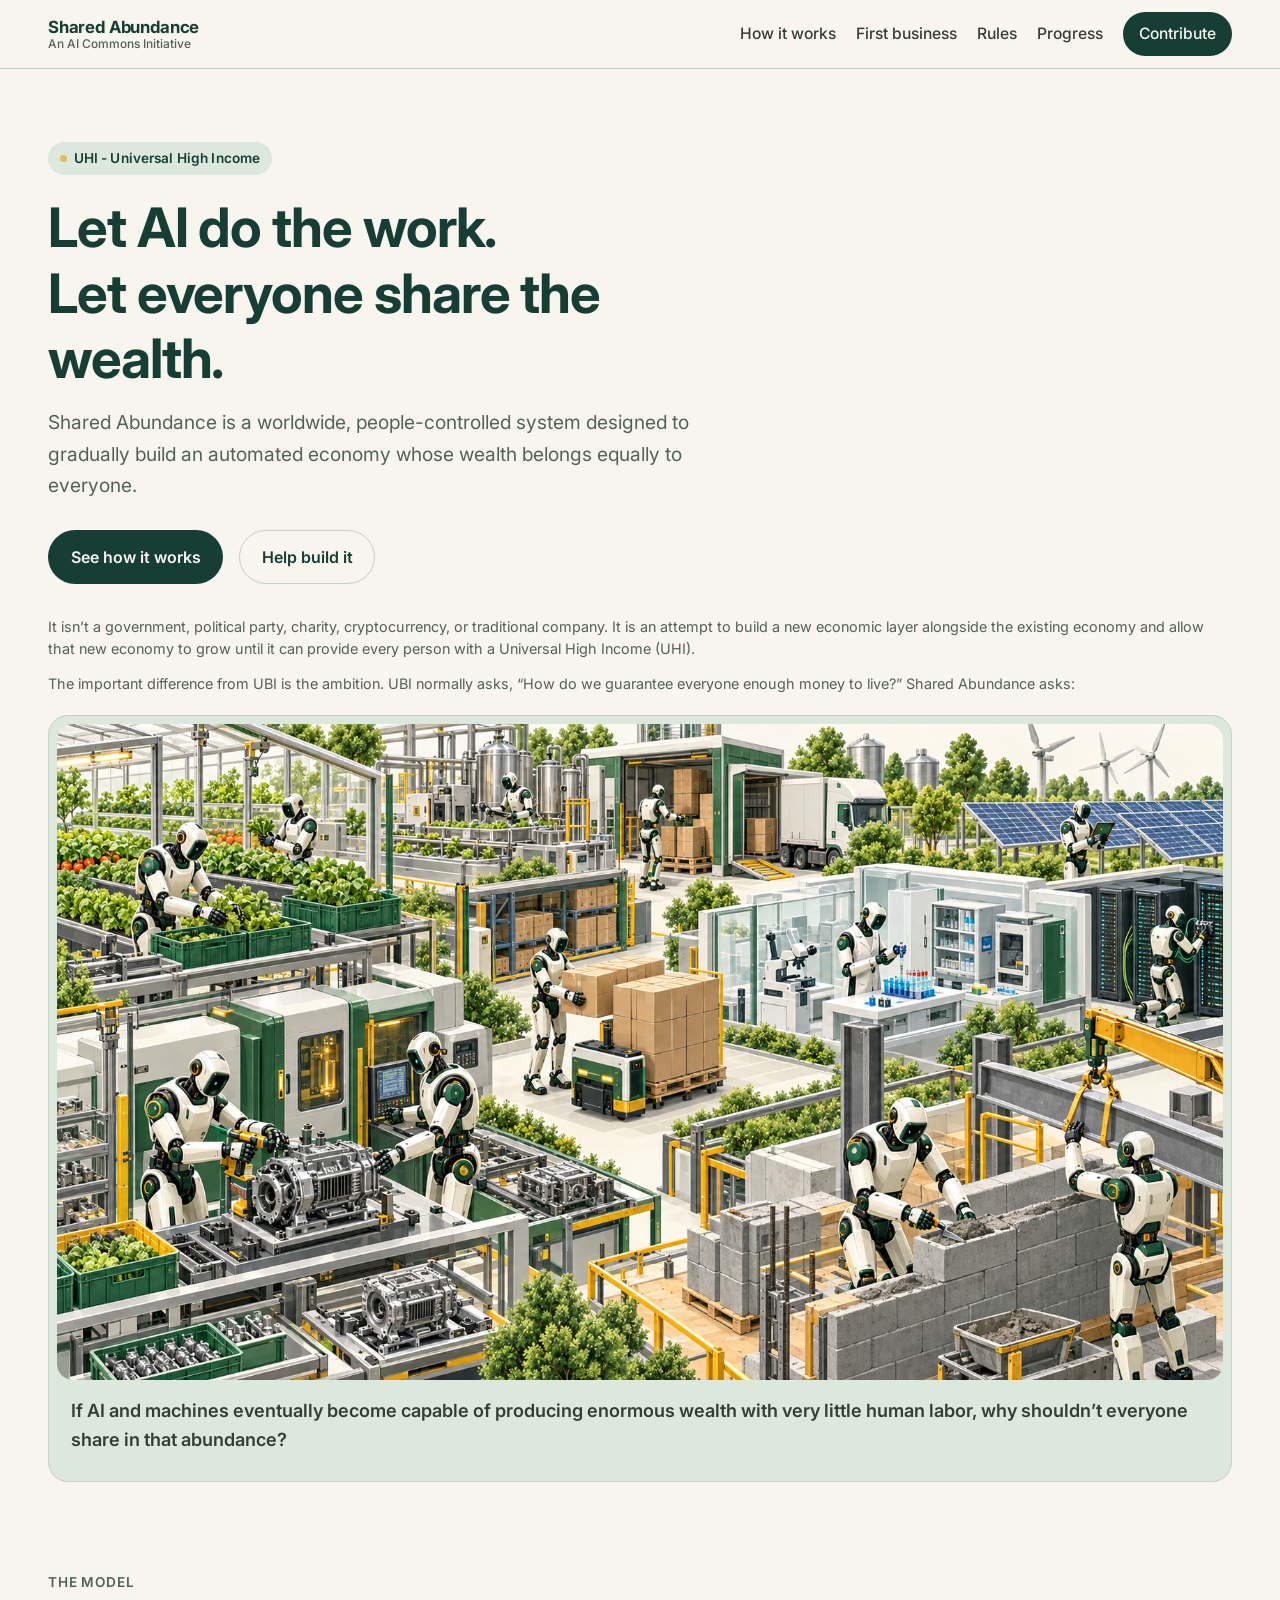
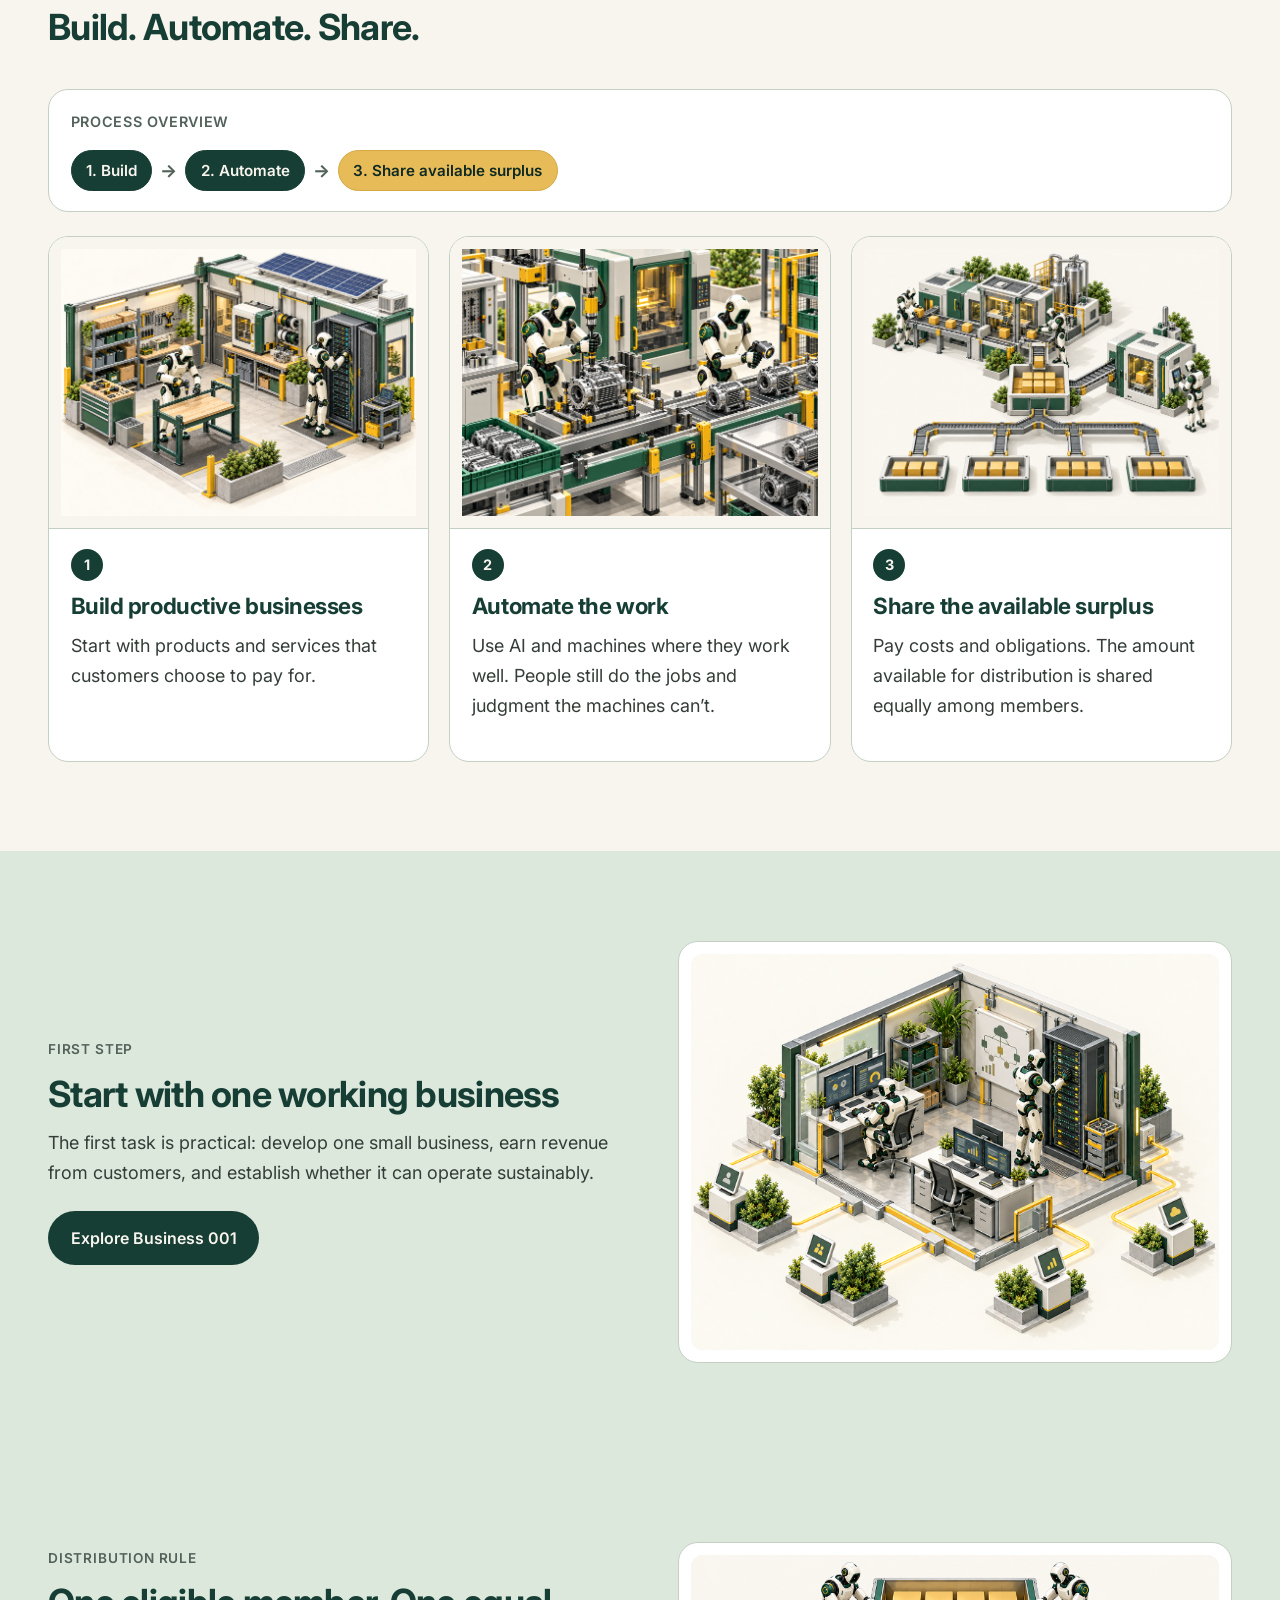
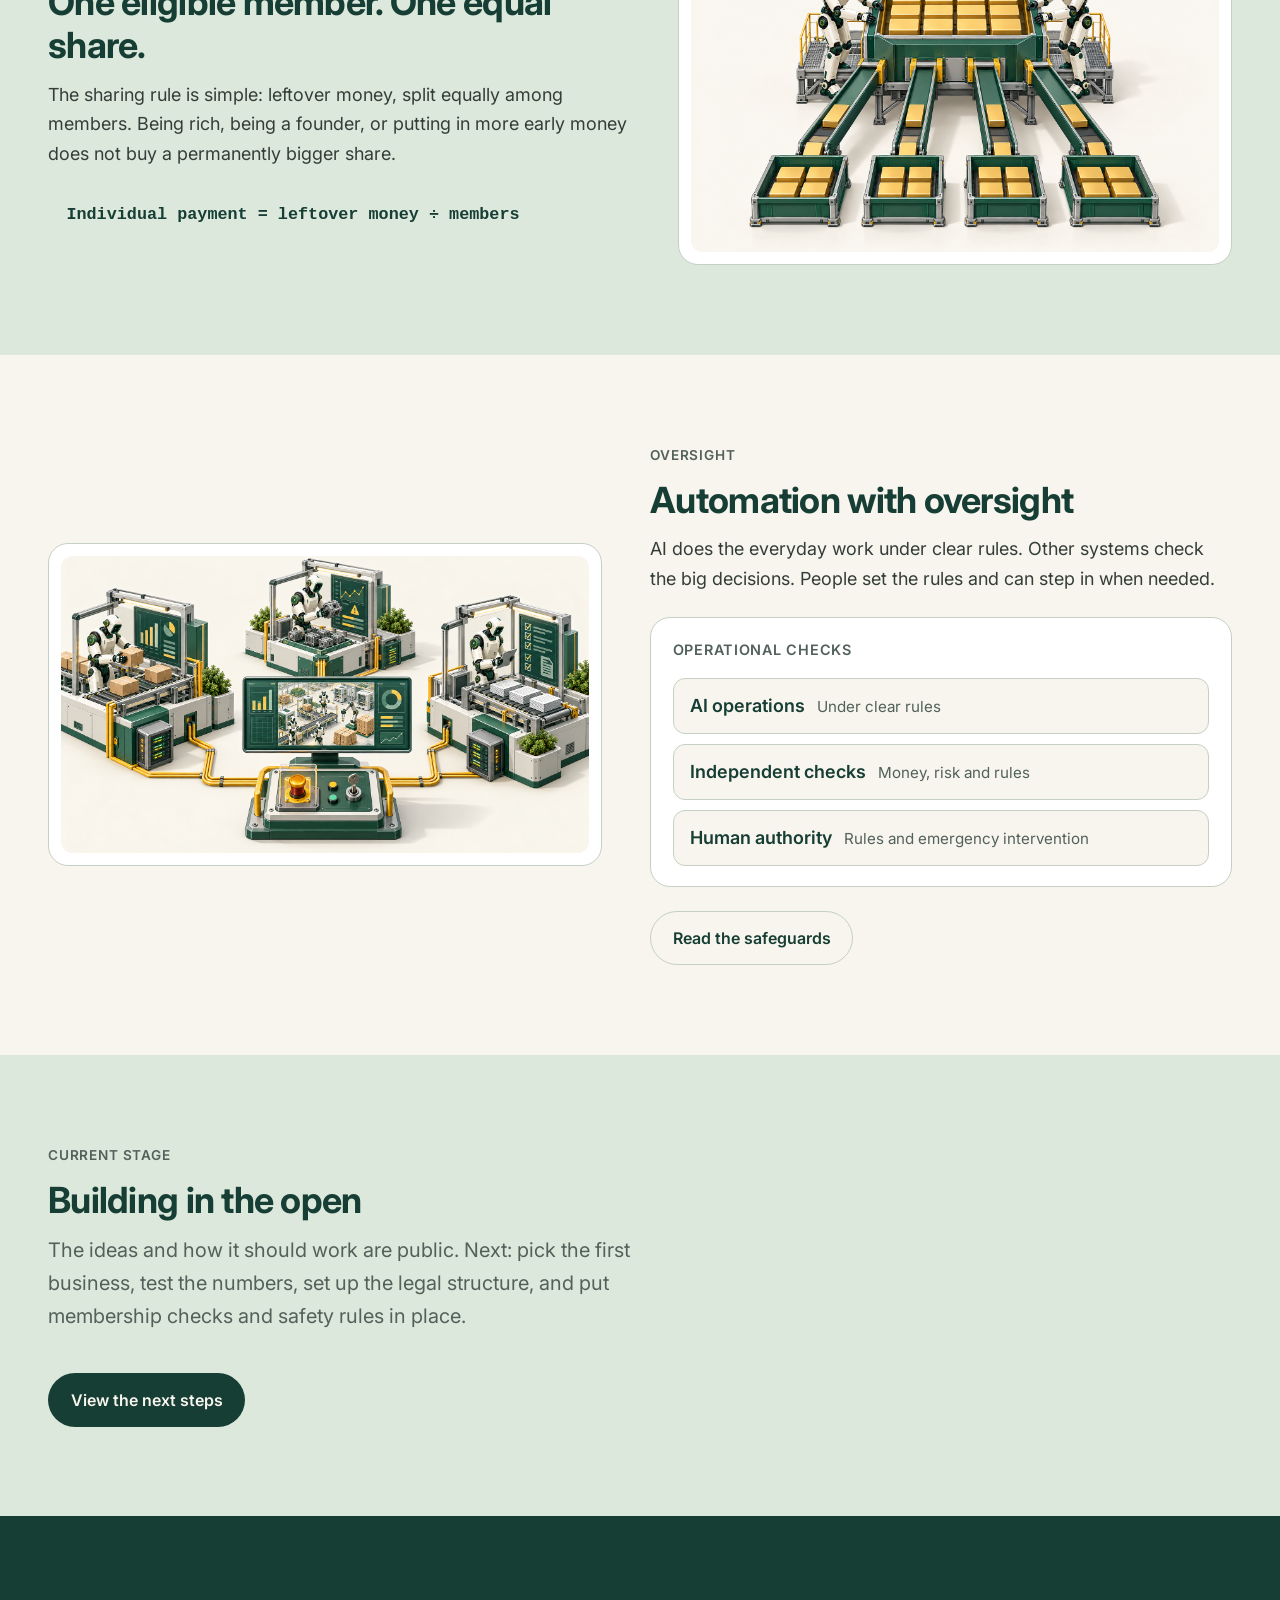
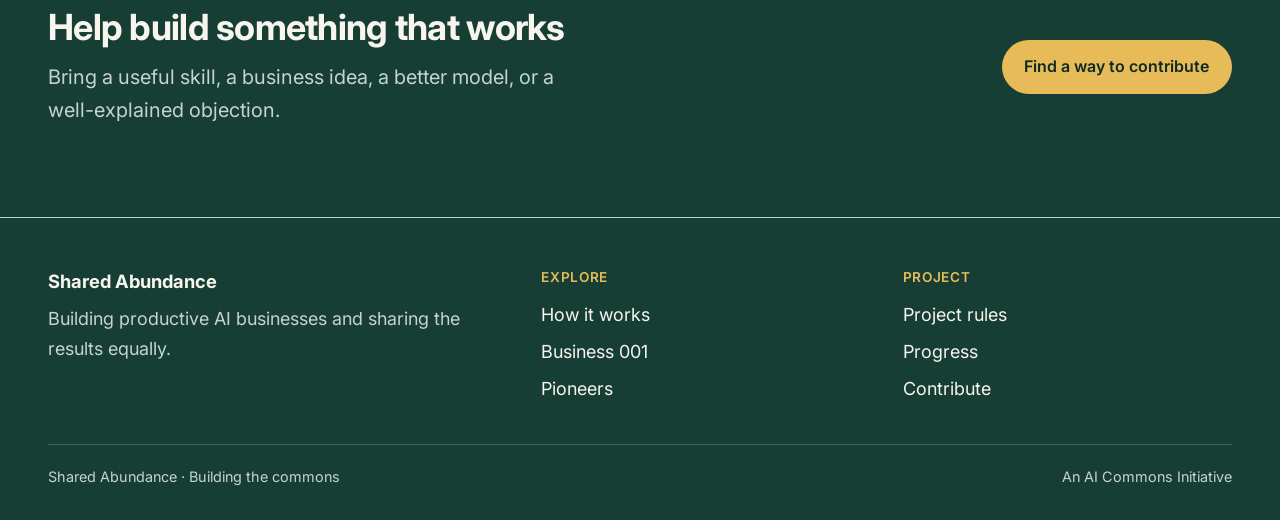
==== commit cc5fece7: "Simplify approved homepage, contribute, and How it works lines Keep Proof before expansion unchanged" ====
--- a/index.html
+++ b/index.html
@@ -82,7 +82,7 @@
           </article>
           <article class="card">
             <div class="card-media"><img src="/assets/01b-automate.png" width="1448" height="1086" alt="Humanoid robots assembling and inspecting products on a production line." loading="lazy" decoding="async"></div>
-            <div class="card-body"><span class="step-num">2</span><h3>Automate the work</h3><p>Use AI and machines where they perform reliably. People handle the work, judgment and oversight that still require them.</p></div>
+            <div class="card-body"><span class="step-num">2</span><h3>Automate the work</h3><p>Use AI and machines where they work well. People still do the jobs and judgment the machines can’t.</p></div>
           </article>
           <article class="card">
             <div class="card-media"><img src="/assets/01c-share.png" width="1448" height="1086" alt="A business surplus divided between reinvestment and four equal member allocations." loading="lazy" decoding="async"></div>
@@ -113,8 +113,8 @@
           <div>
             <p class="eyebrow">Distribution rule</p>
             <h2 id="equal-heading">One eligible member. One equal share.</h2>
-            <p>The distribution rule is simple: distributable surplus divided by eligible verified members. Wealth, founding status or a larger early contribution does not purchase a larger permanent share.</p>
-            <div class="formula" role="math" aria-label="Individual payment equals distributable surplus divided by eligible verified members">Individual payment = distributable surplus ÷ eligible verified members</div>
+            <p>The sharing rule is simple: leftover money, split equally among members. Being rich, being a founder, or putting in more early money does not buy a permanently bigger share.</p>
+            <div class="formula" role="math" aria-label="Individual payment equals leftover money divided by members">Individual payment = leftover money ÷ members</div>
           </div>
           <div class="feature-media"><img src="/assets/03-equal-shares.png" width="1672" height="941" alt="Four identical account trays receive equal allocations from a shared pool." loading="lazy" decoding="async"></div>
         </div>
@@ -148,7 +148,7 @@
         <div class="section-header">
           <p class="eyebrow">Current stage</p>
           <h2 id="stage-heading">Building in the open</h2>
-          <p class="lead">The principles and operating model are published for examination. Next: select the first business, test the economics, establish the legal structure, and put membership verification and operational safeguards in place.</p>
+          <p class="lead">The ideas and how it should work are public. Next: pick the first business, test the numbers, set up the legal structure, and put membership checks and safety rules in place.</p>
         </div>
         <div class="btn-row" style="margin-top:0"><a class="btn btn-primary" href="/progress/">View the next steps</a></div>
       </div>
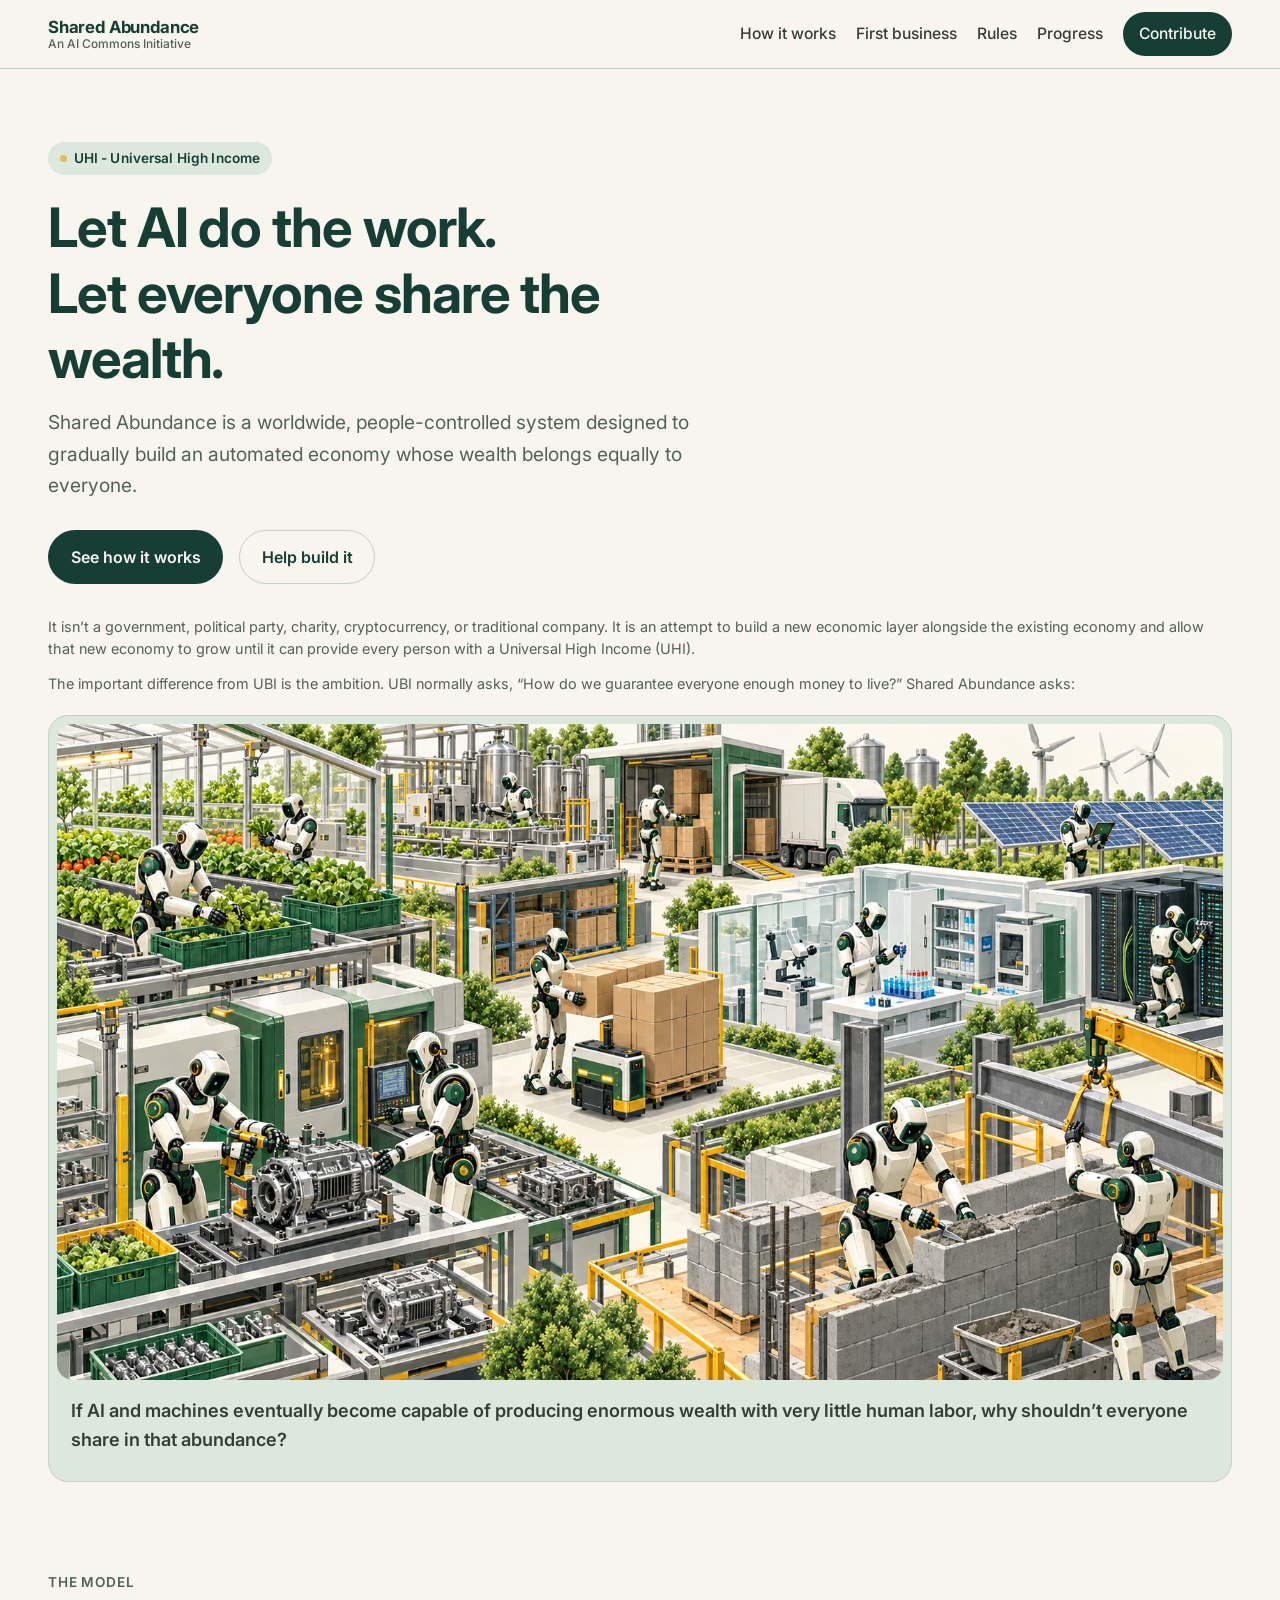
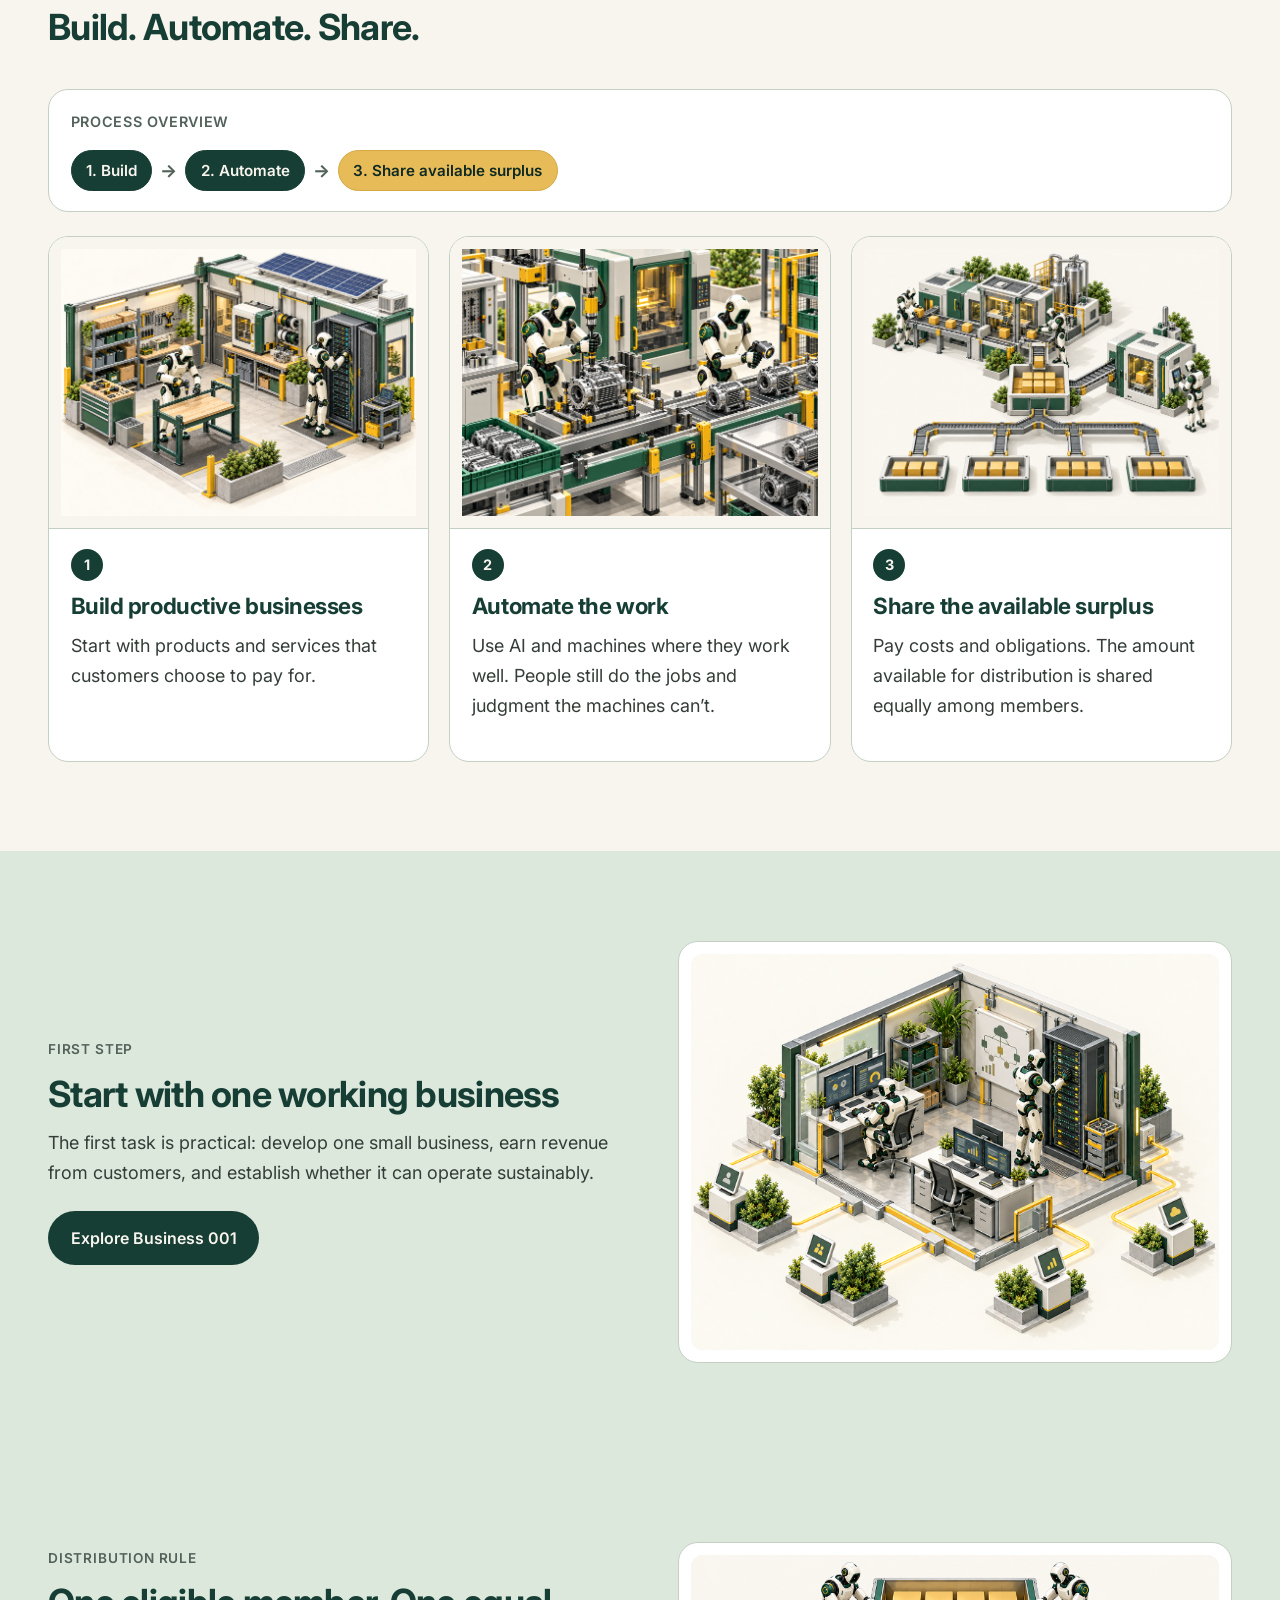
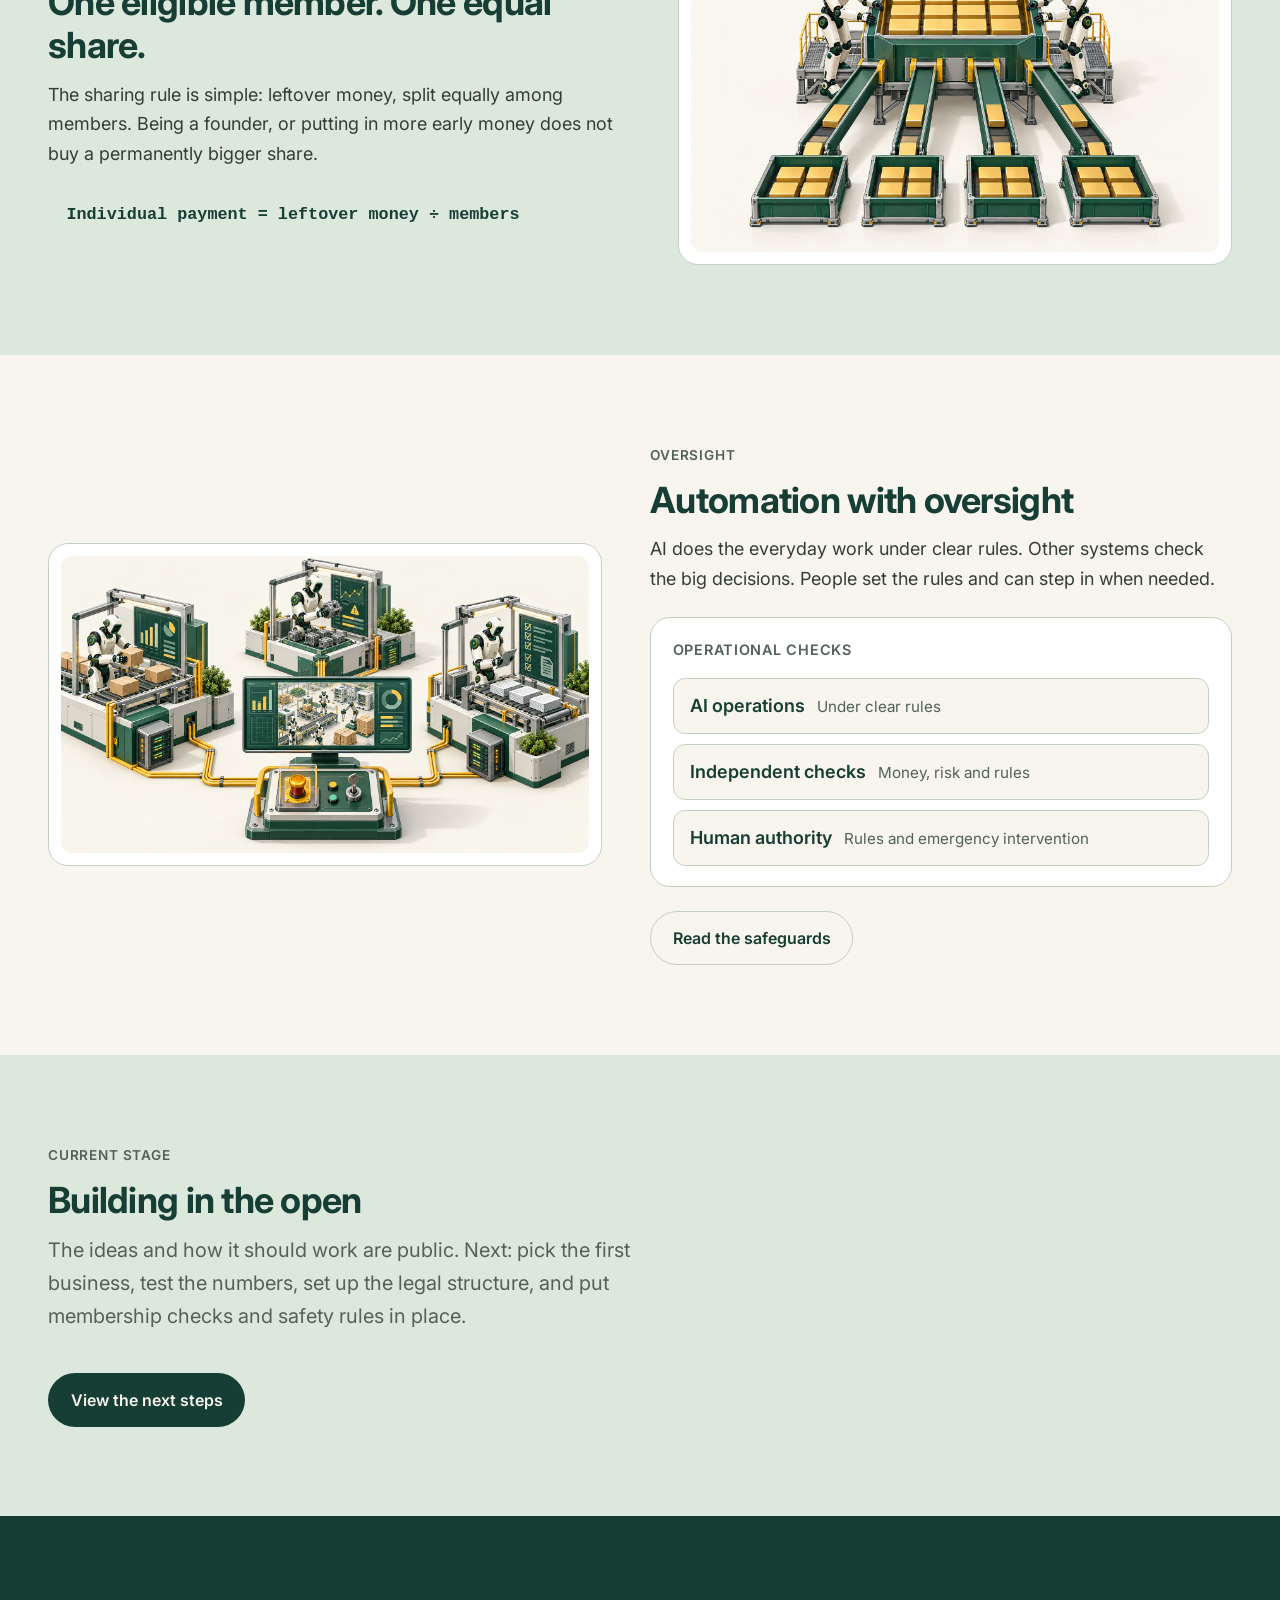
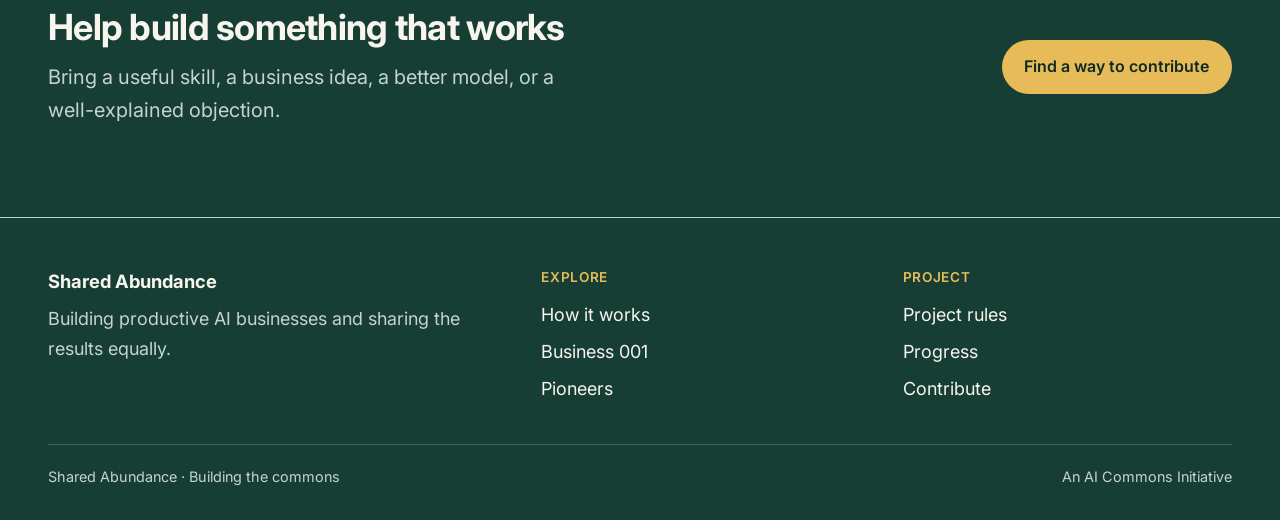
==== commit 00c3bccb: "Drop rich from equal-shares homepage line" ====
--- a/index.html
+++ b/index.html
@@ -113,7 +113,7 @@
           <div>
             <p class="eyebrow">Distribution rule</p>
             <h2 id="equal-heading">One eligible member. One equal share.</h2>
-            <p>The sharing rule is simple: leftover money, split equally among members. Being rich, being a founder, or putting in more early money does not buy a permanently bigger share.</p>
+            <p>The sharing rule is simple: leftover money, split equally among members. Being a founder, or putting in more early money does not buy a permanently bigger share.</p>
             <div class="formula" role="math" aria-label="Individual payment equals leftover money divided by members">Individual payment = leftover money ÷ members</div>
           </div>
           <div class="feature-media"><img src="/assets/03-equal-shares.png" width="1672" height="941" alt="Four identical account trays receive equal allocations from a shared pool." loading="lazy" decoding="async"></div>
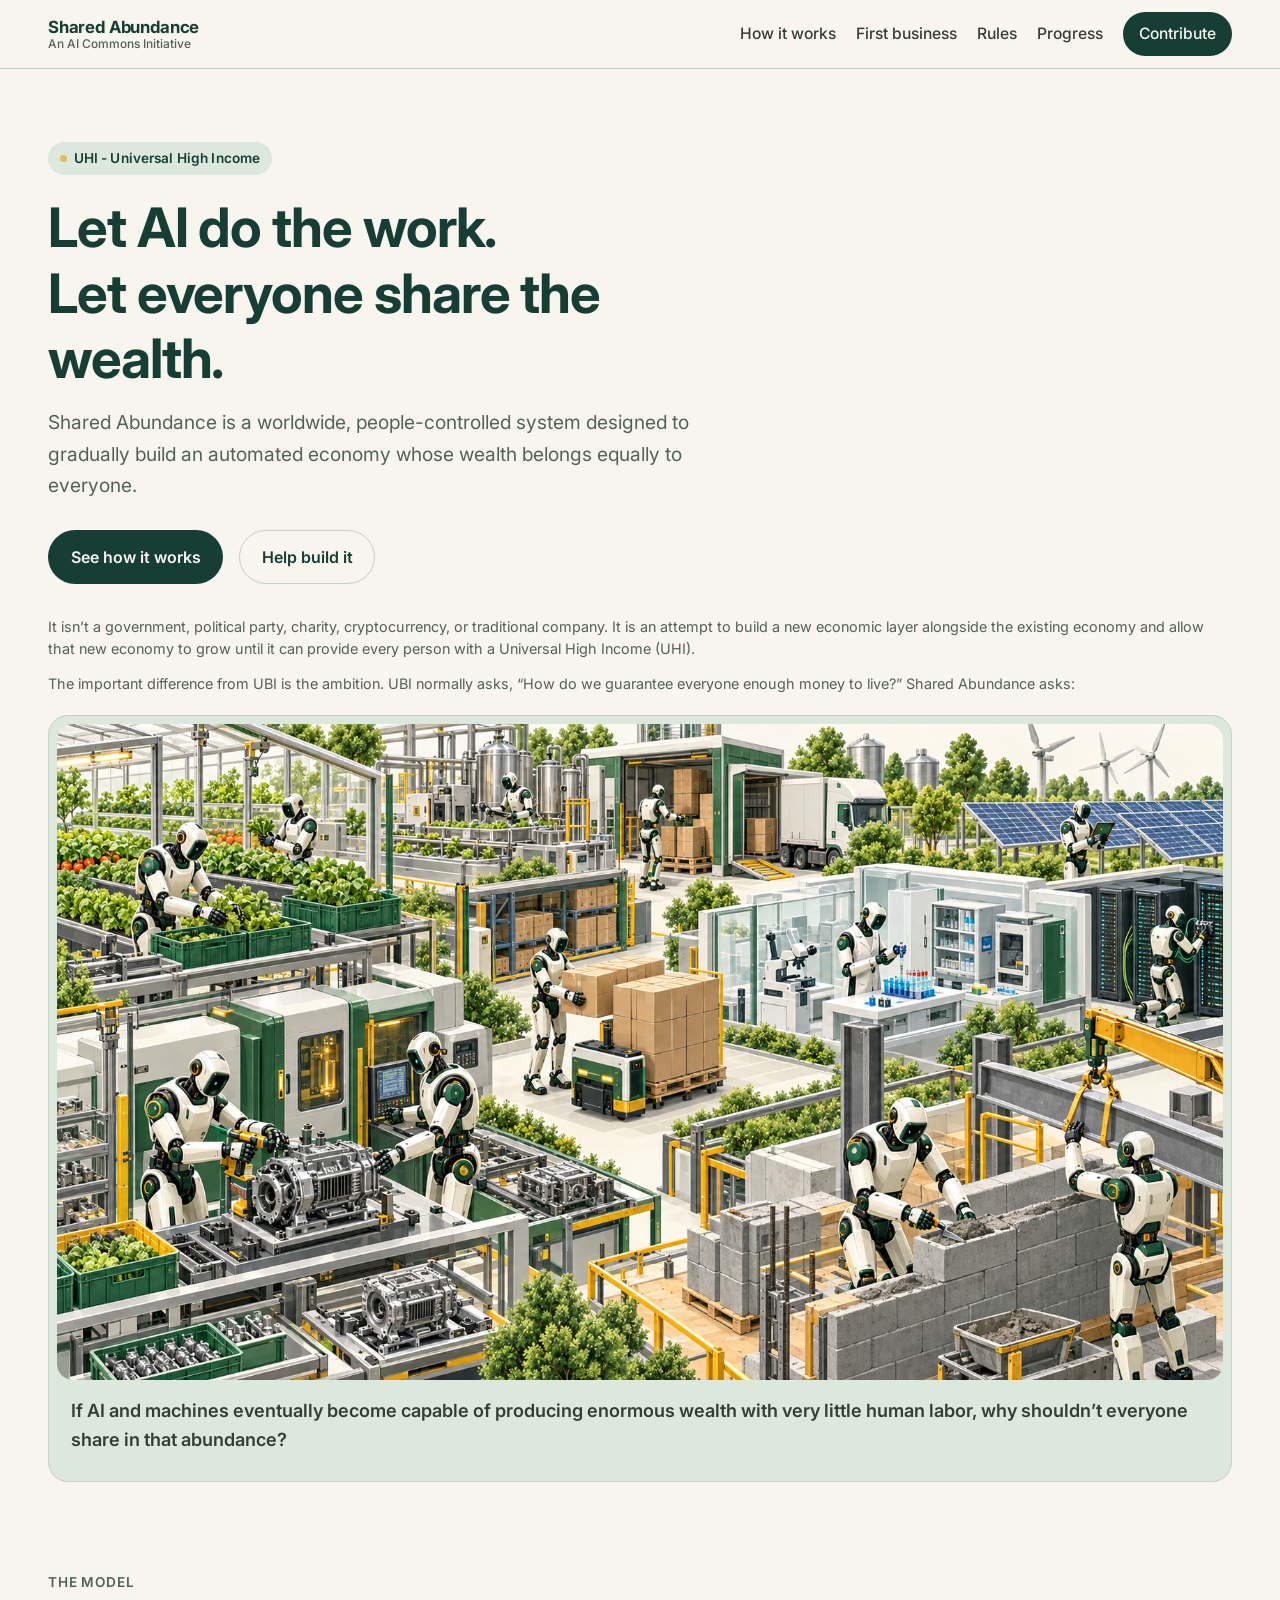
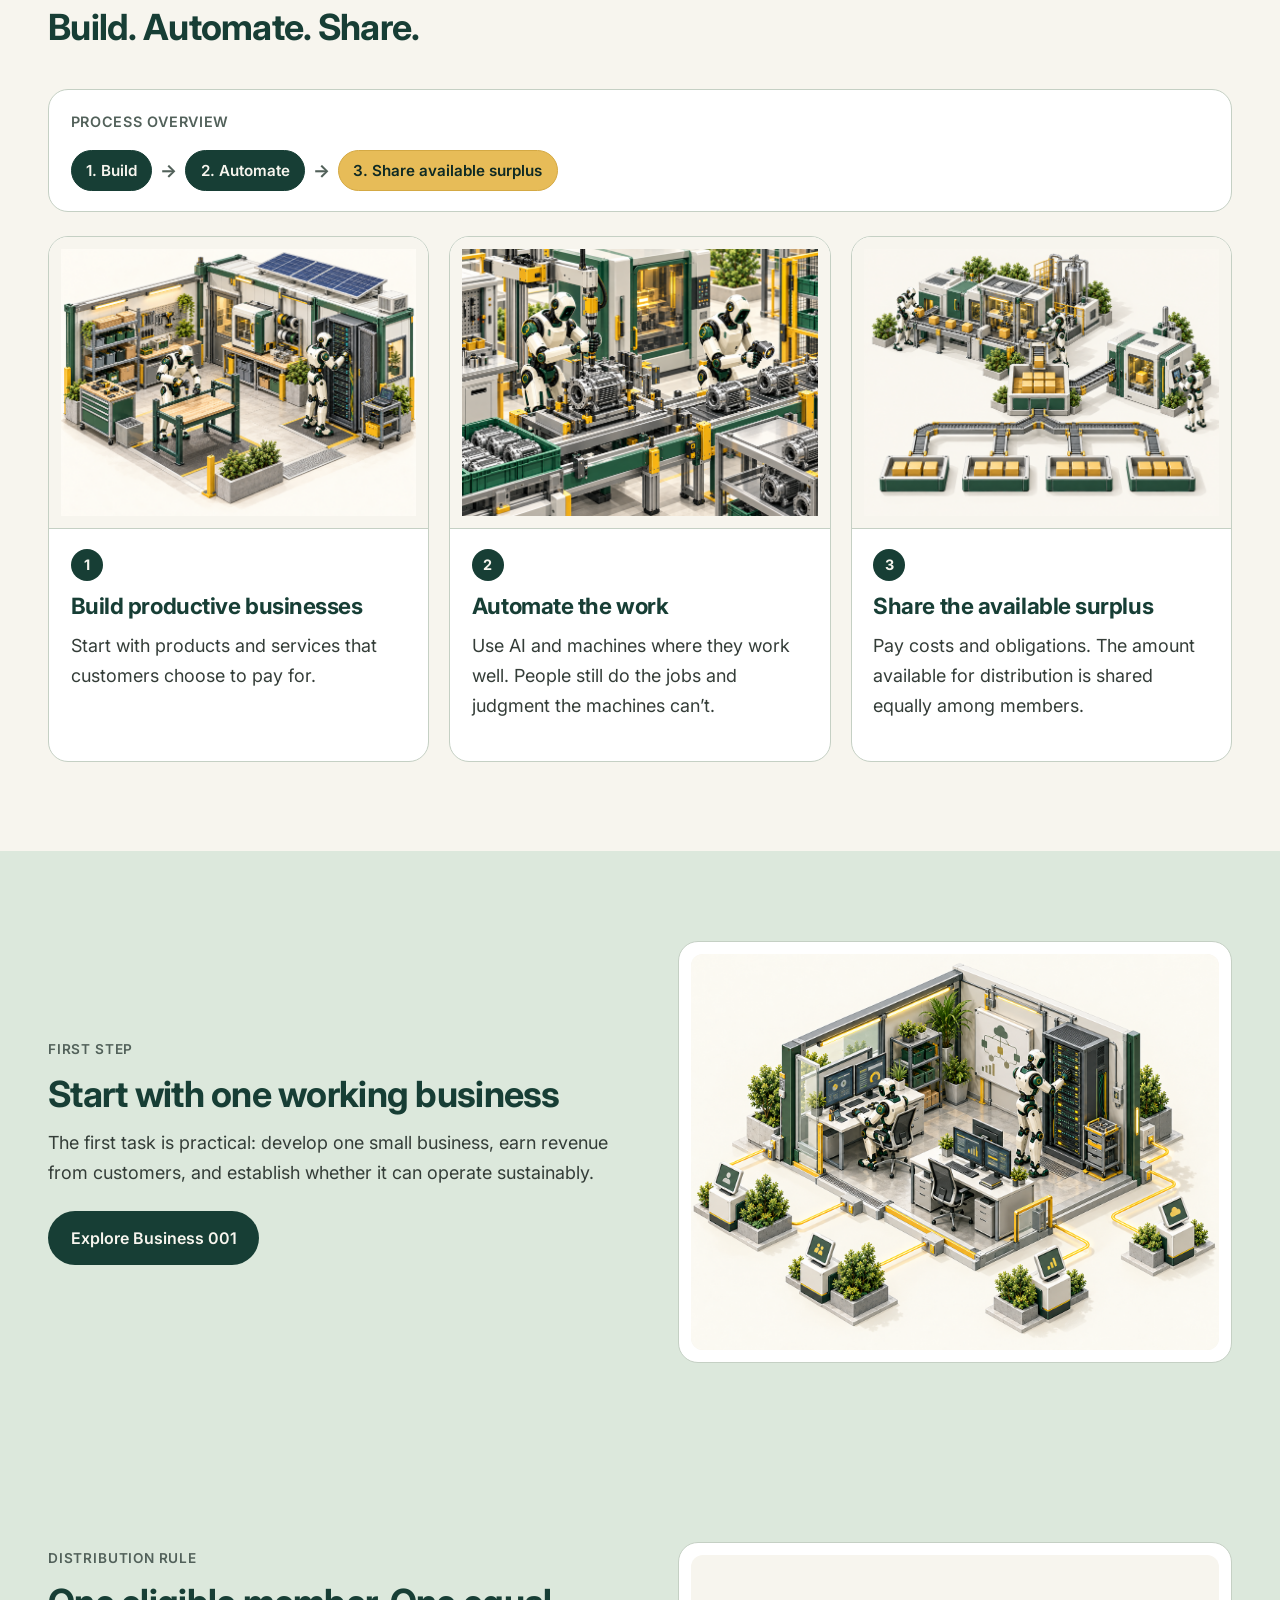
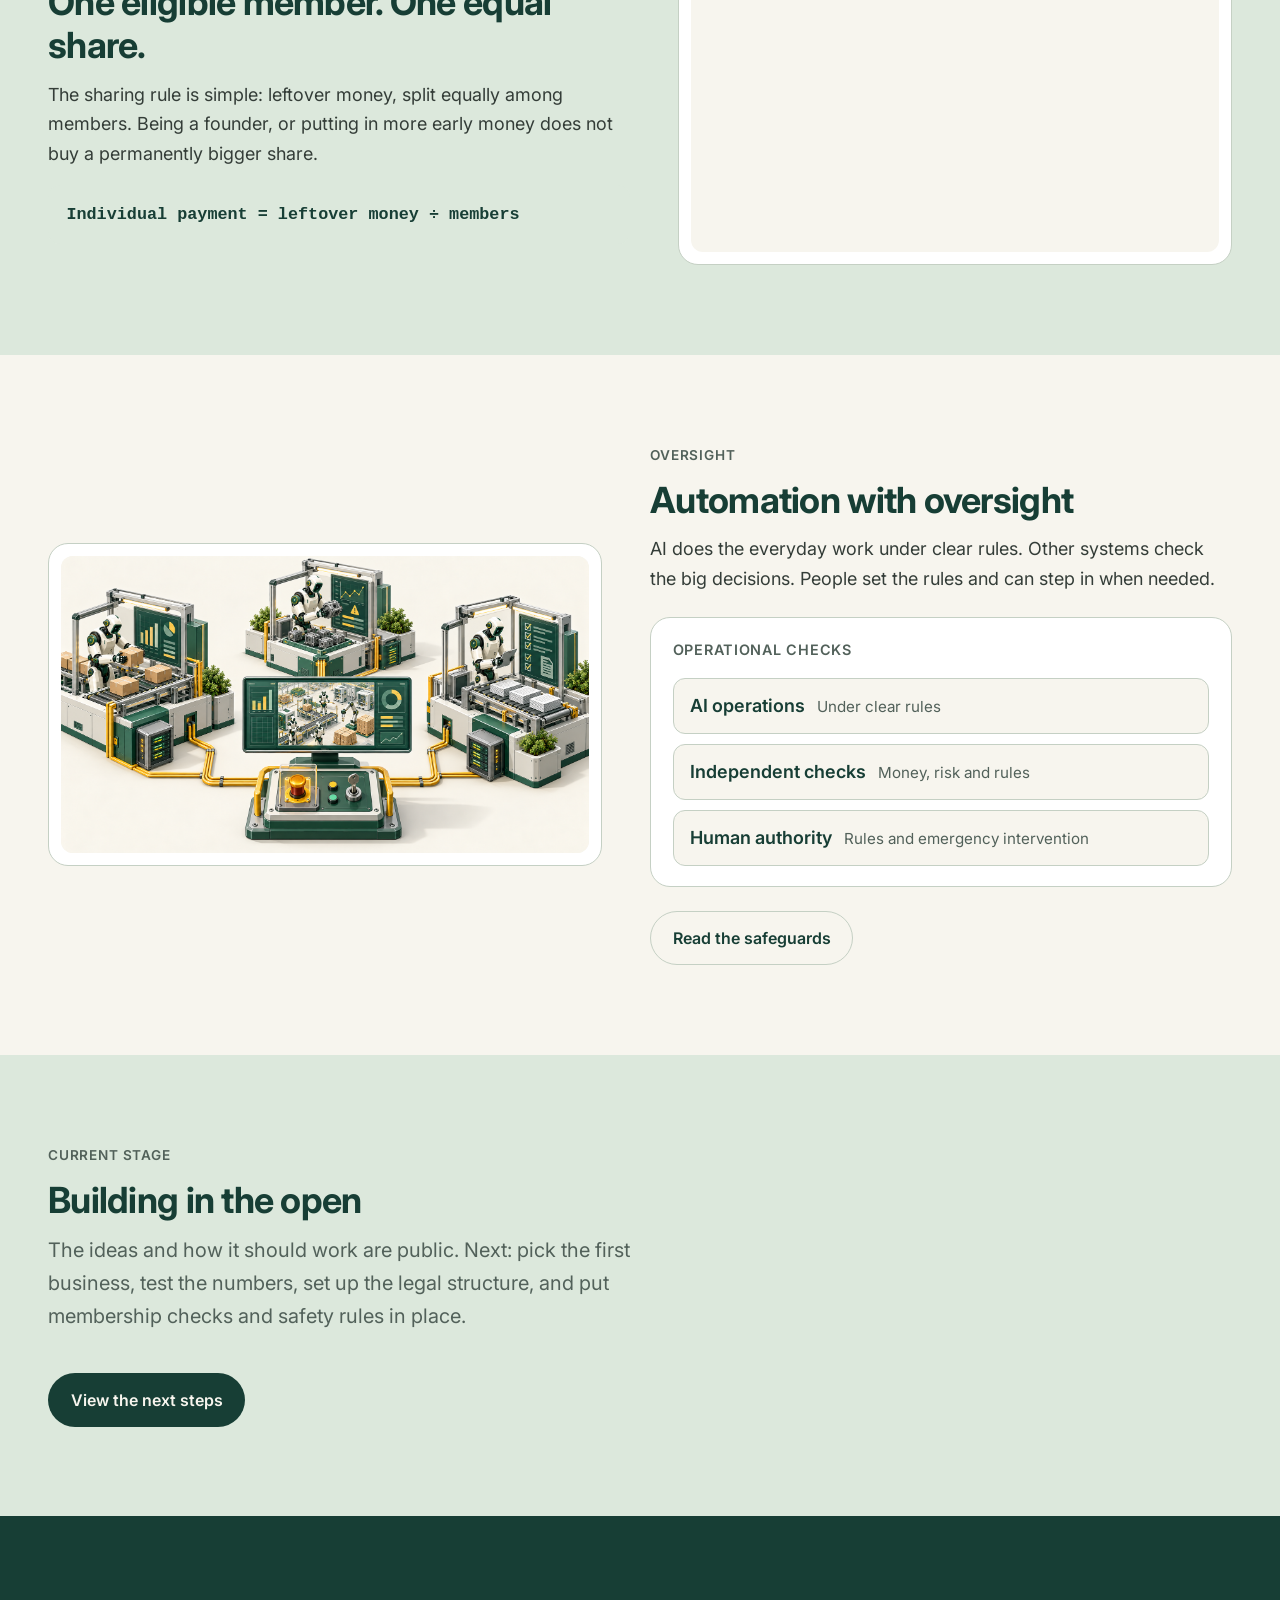
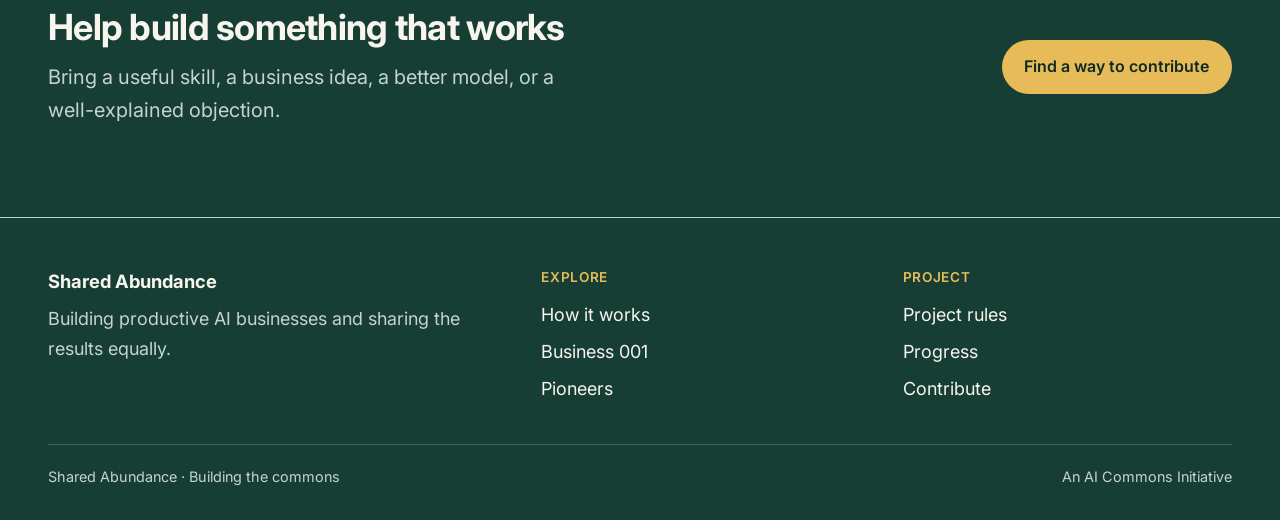
==== commit a20f910c: "Add Shared Abundance favicon sitewide" ====
--- a/index.html
+++ b/index.html
@@ -11,6 +11,9 @@
   <meta property="og:description" content="Shared Abundance builds productive businesses with AI and automation, then shares available surplus equally among eligible members.">
   <meta property="og:type" content="website">
   <meta property="og:url" content="https://sharedabundance.world/">
+    <link rel="icon" href="/assets/favicon.svg" type="image/svg+xml">
+  <link rel="icon" href="/assets/favicon.png" type="image/png" sizes="any">
+  <link rel="apple-touch-icon" href="/assets/favicon.png">
   <link rel="stylesheet" href="/css/styles.css">
 </head>
 <body>
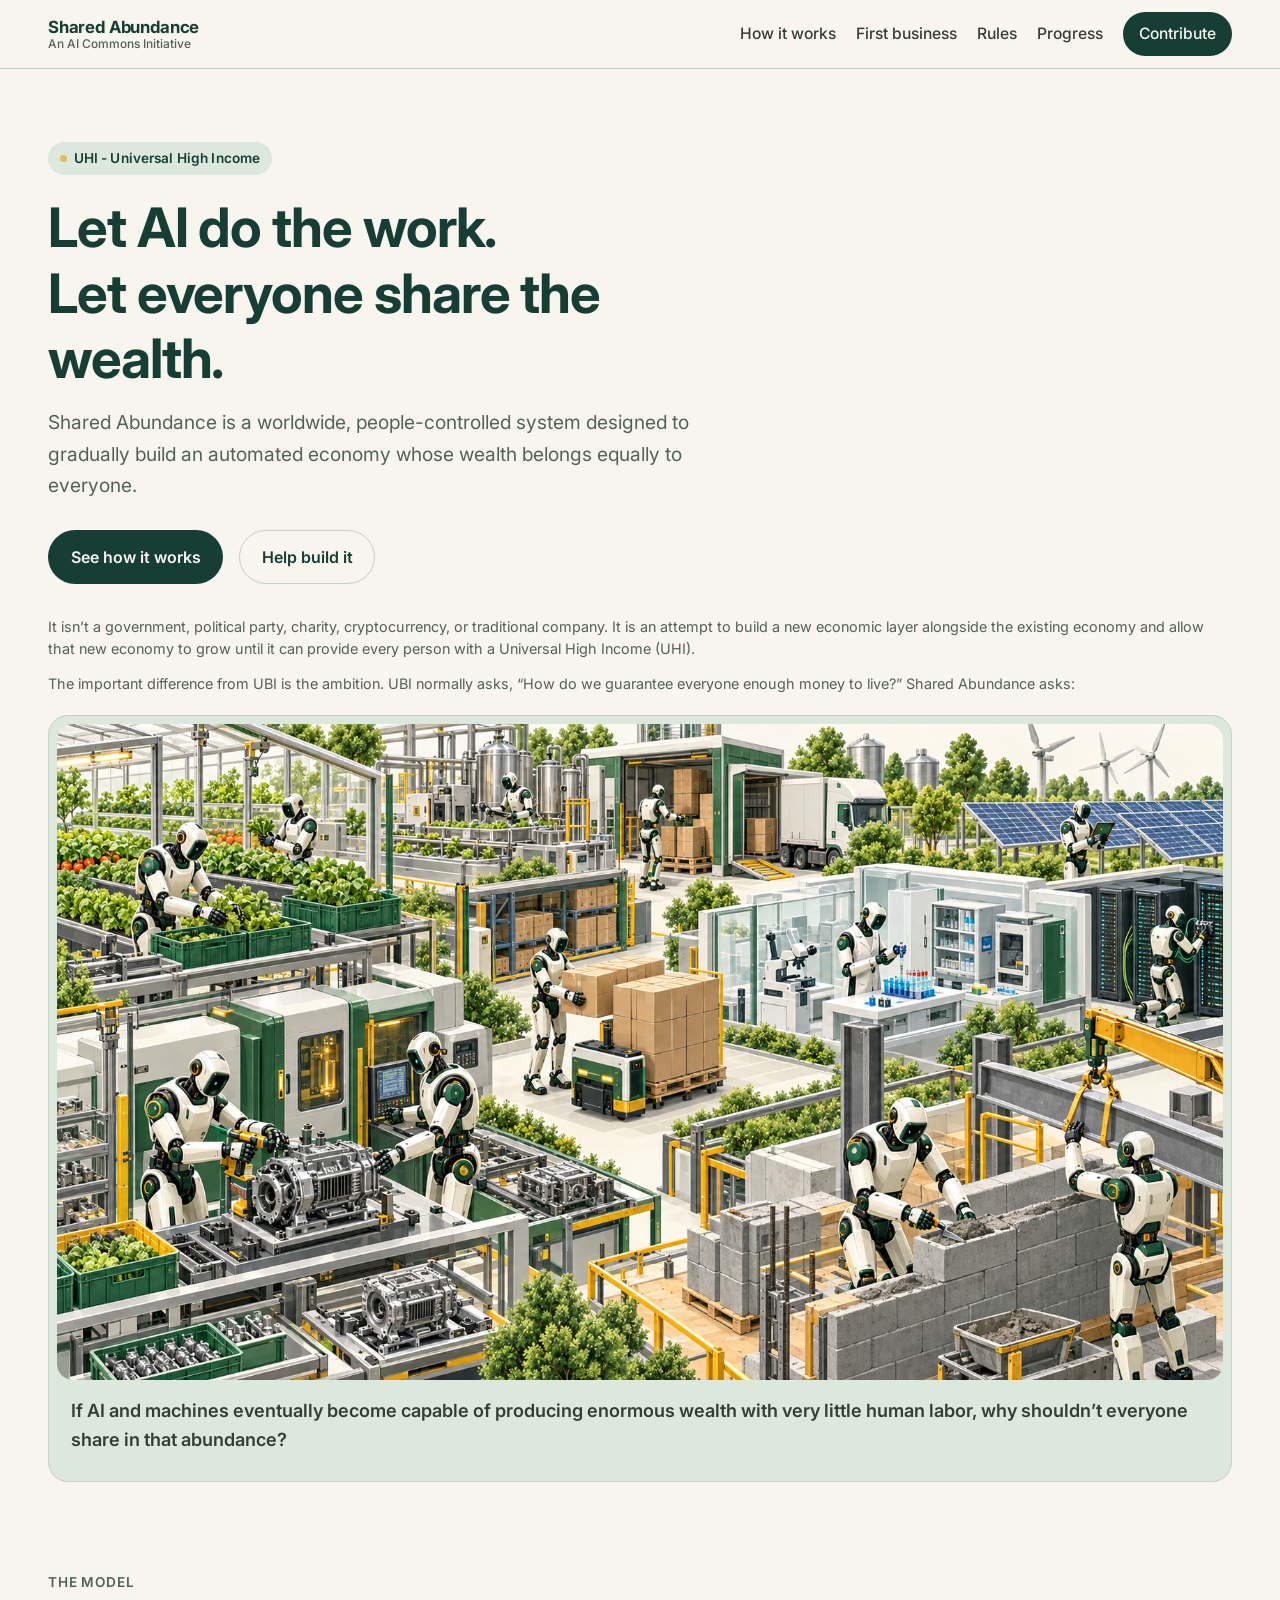
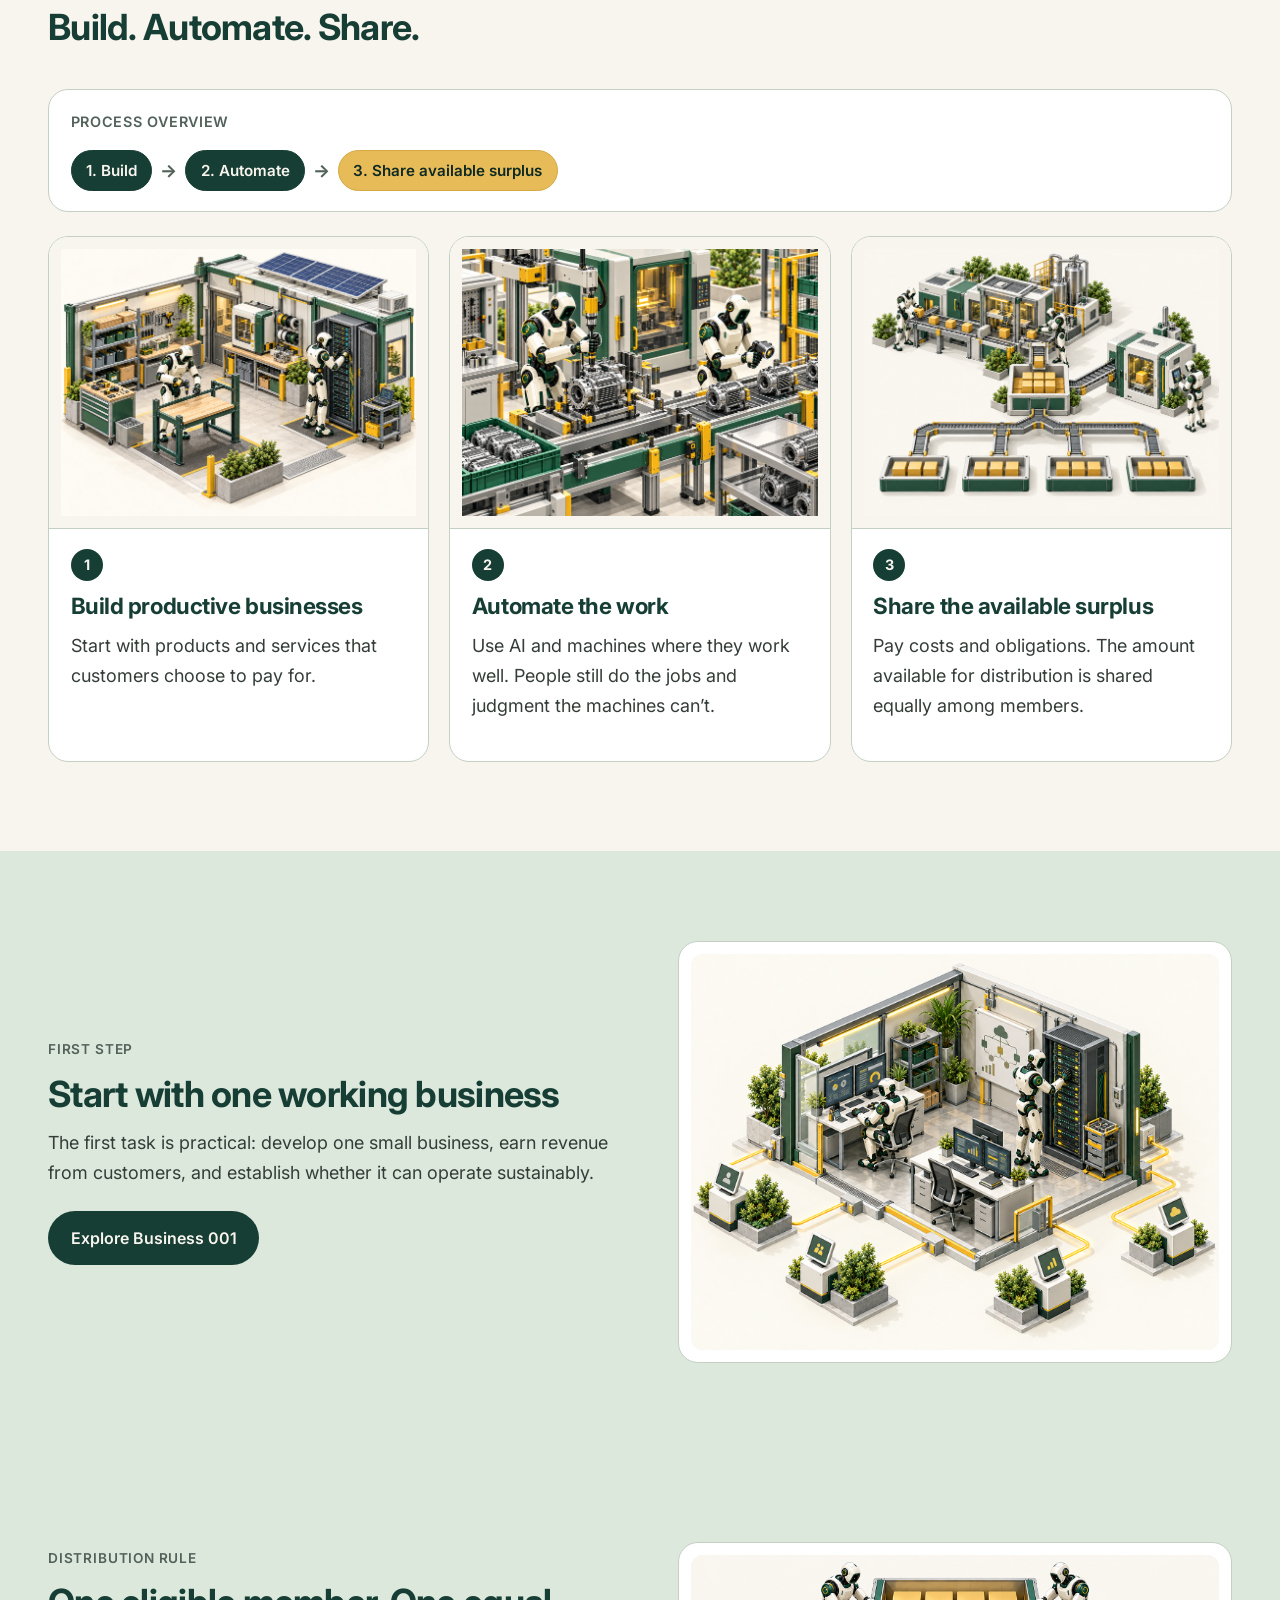
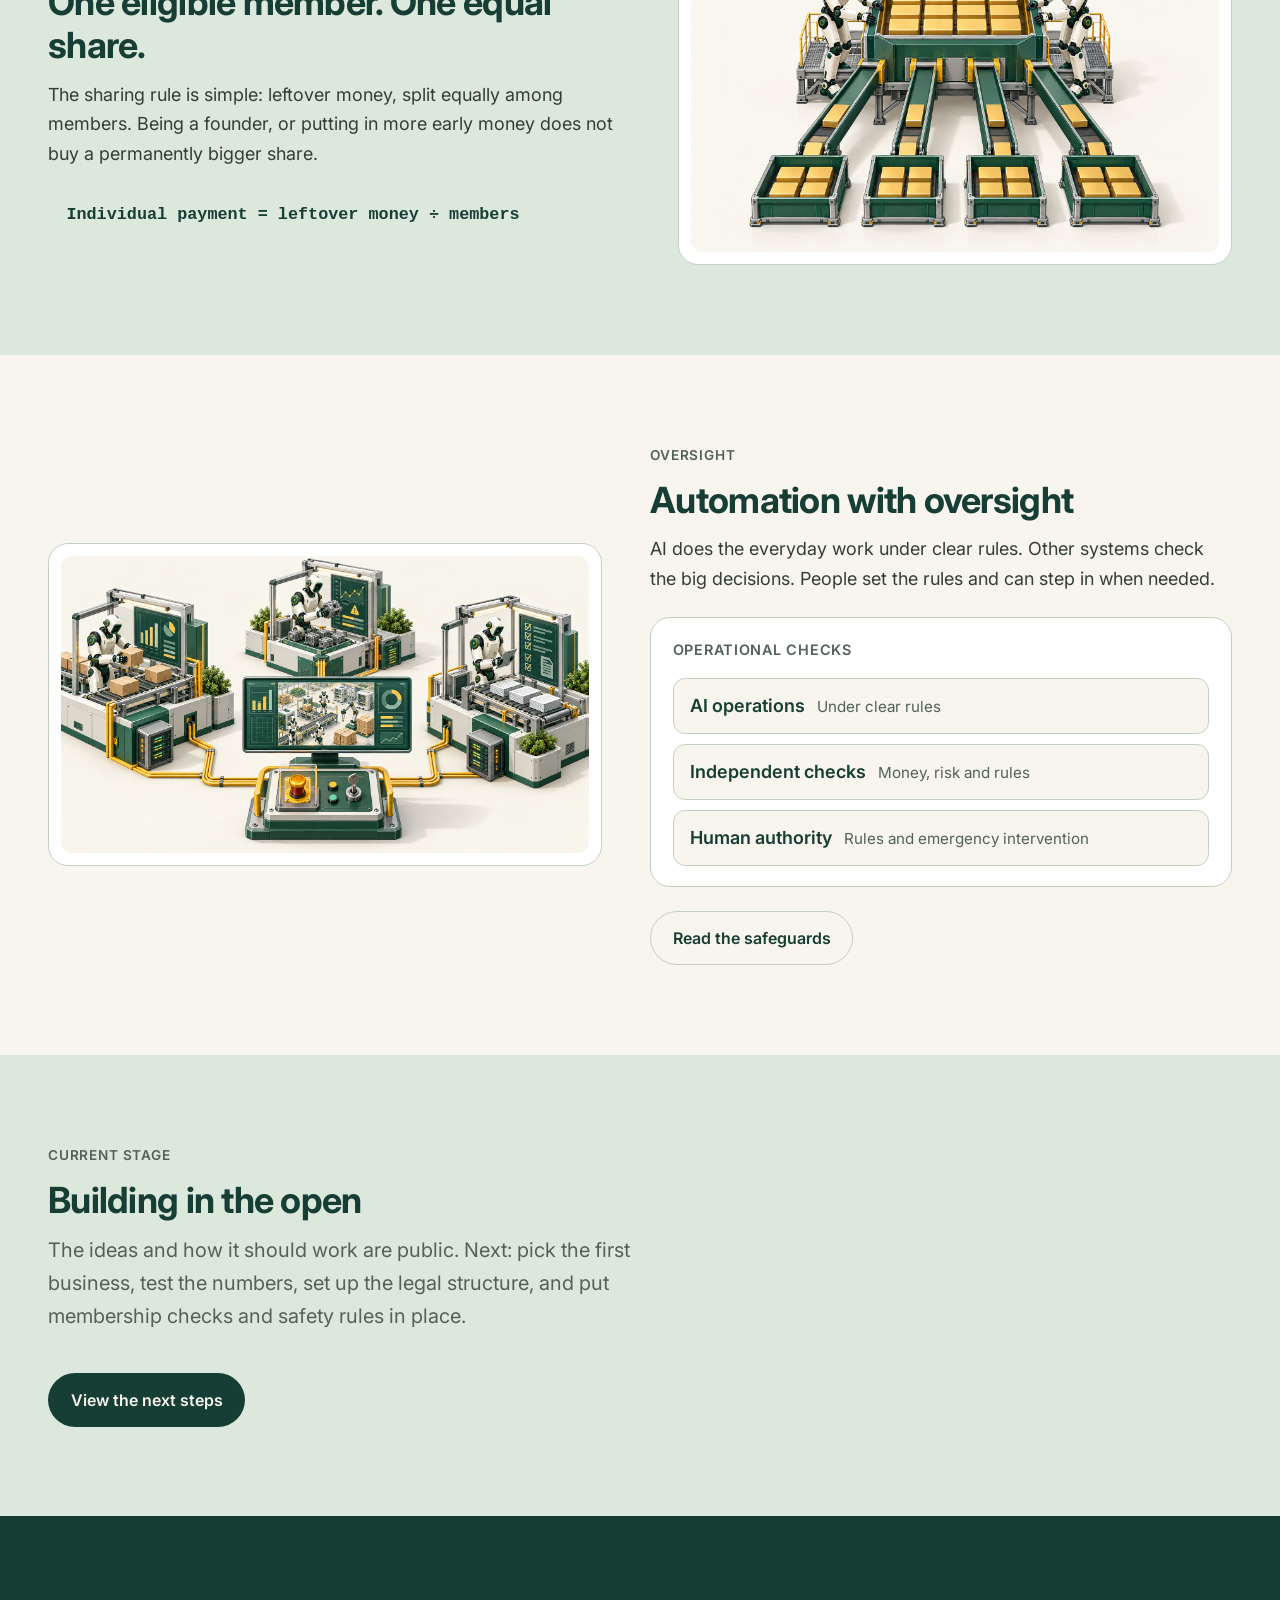
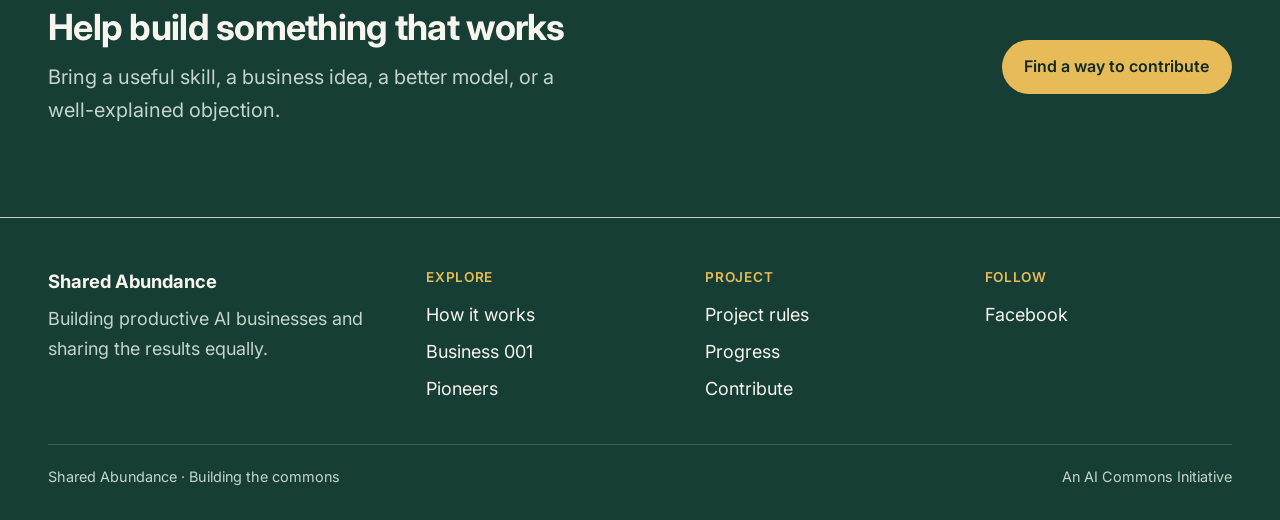
==== commit 13ce57bf: "Add Facebook Page link in site footer Follow column." ====
--- a/index.html
+++ b/index.html
@@ -190,6 +190,12 @@
             <li><a href="/contribute/">Contribute</a></li>
           </ul>
         </div>
+        <div>
+          <div class="footer-heading">Follow</div>
+          <ul class="footer-links">
+            <li><a href="https://www.facebook.com/profile.php?id=61594748557223" rel="noopener noreferrer" target="_blank">Facebook</a></li>
+          </ul>
+        </div>
       </div>
       <div class="footer-meta">
         <span>Shared Abundance · Building the commons</span>
--- a/css/styles.css
+++ b/css/styles.css
@@ -858,7 +858,7 @@
 }
 .footer-grid {
   display: grid;
-  grid-template-columns: 1.4fr 1fr 1fr;
+  grid-template-columns: 1.4fr 1fr 1fr 1fr;
   gap: 2rem;
 }
 @media (max-width: 800px) {
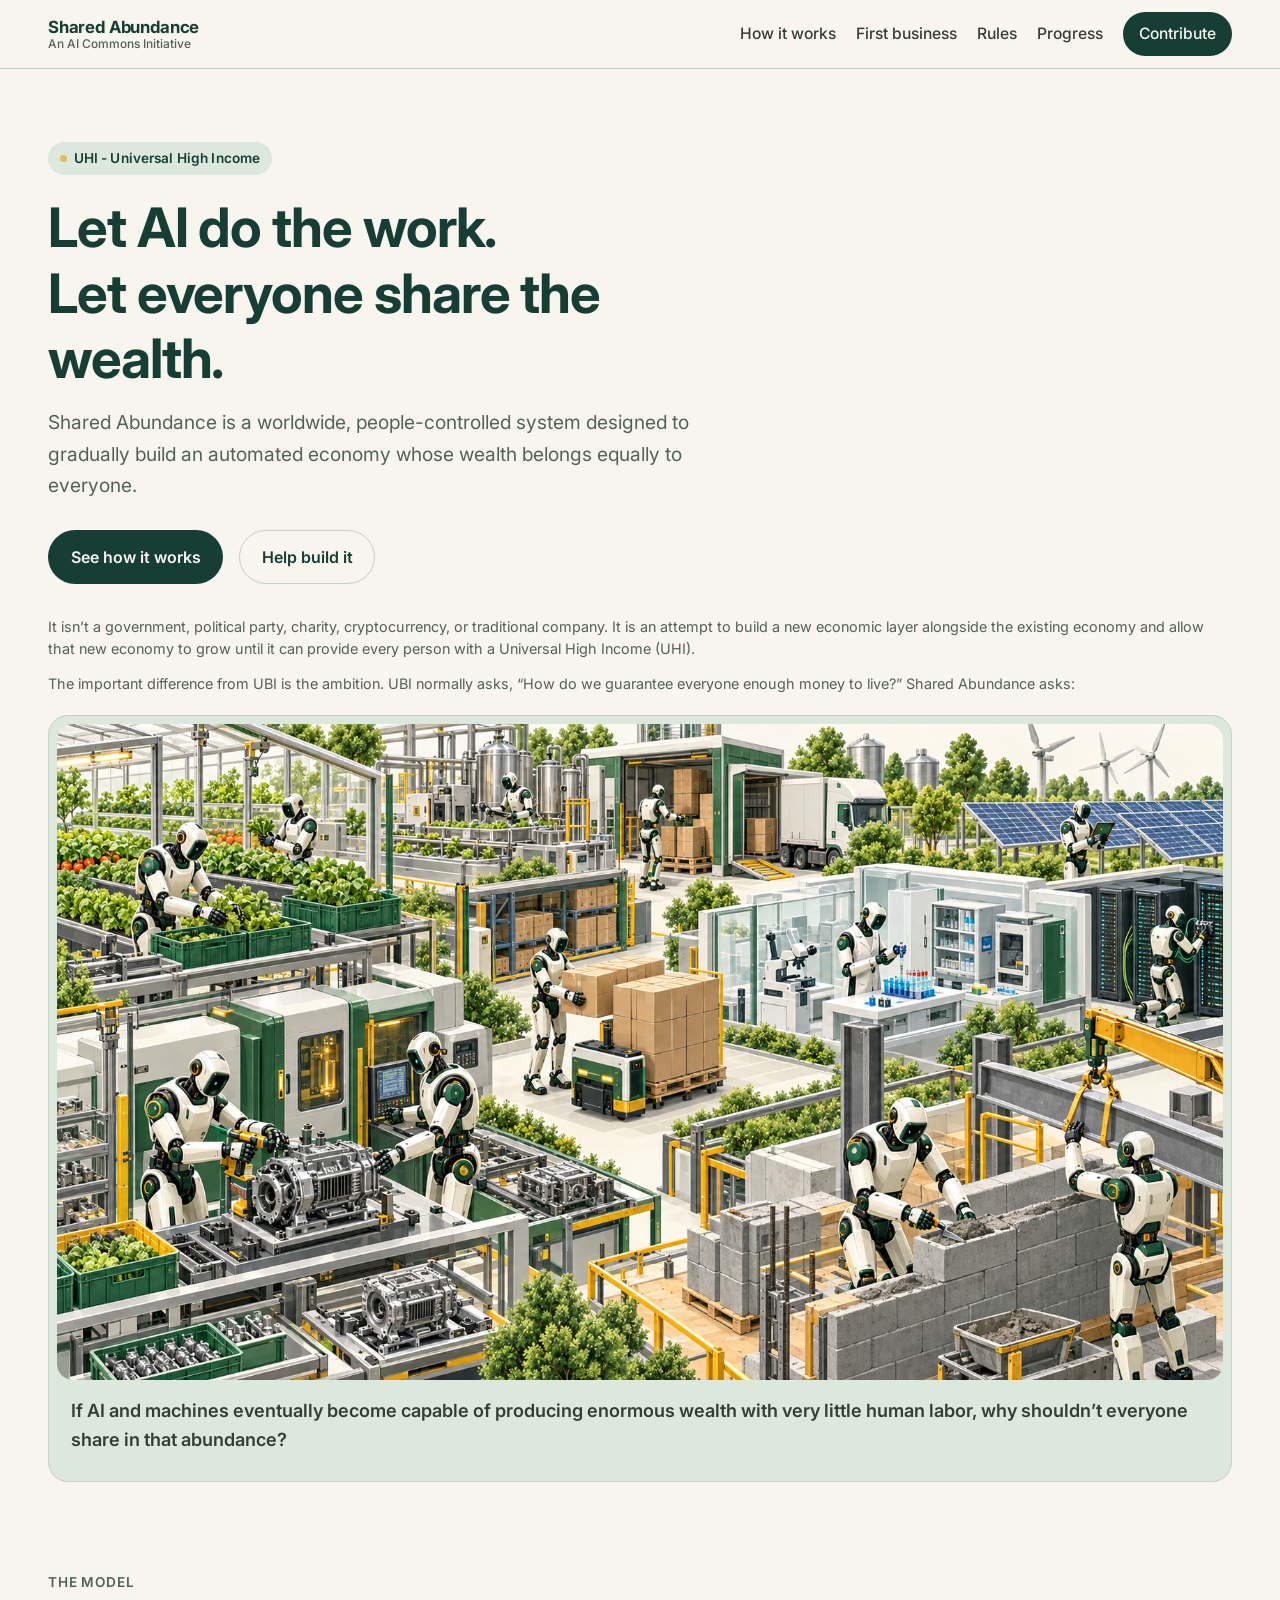
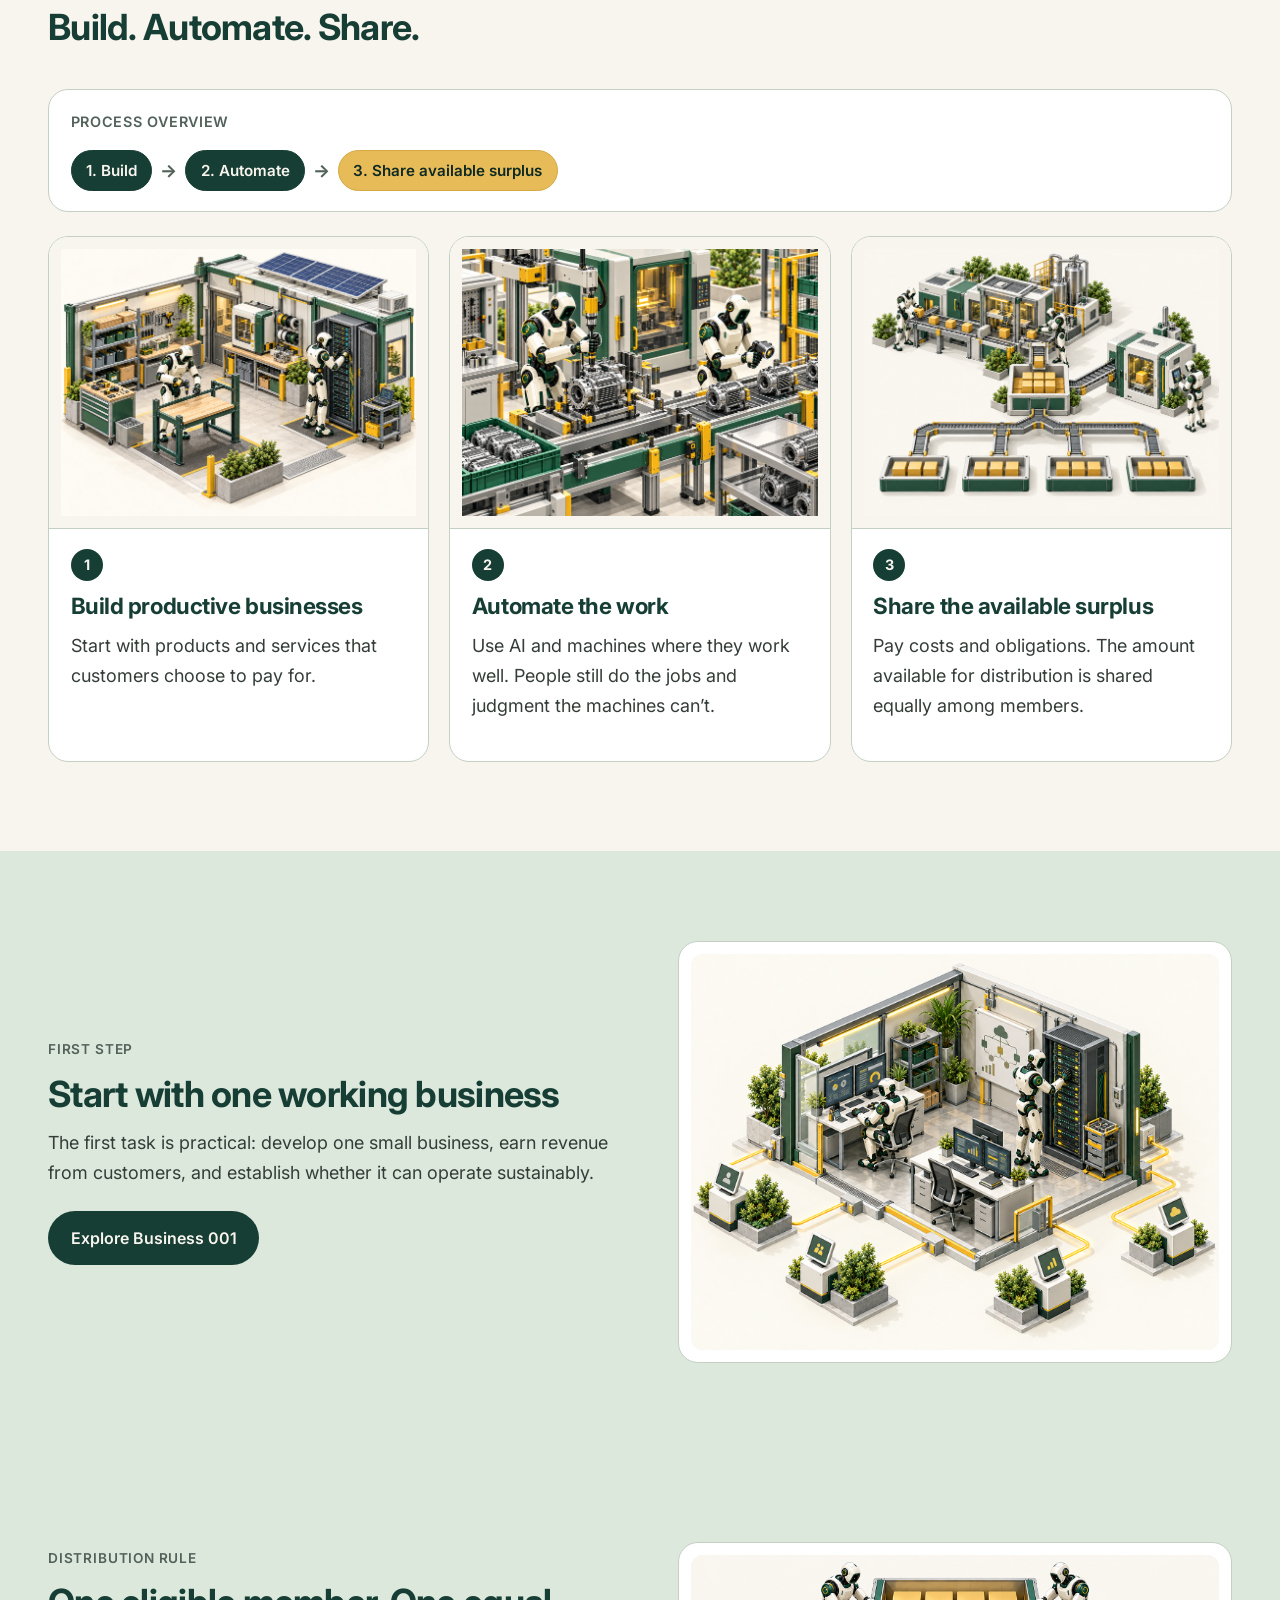
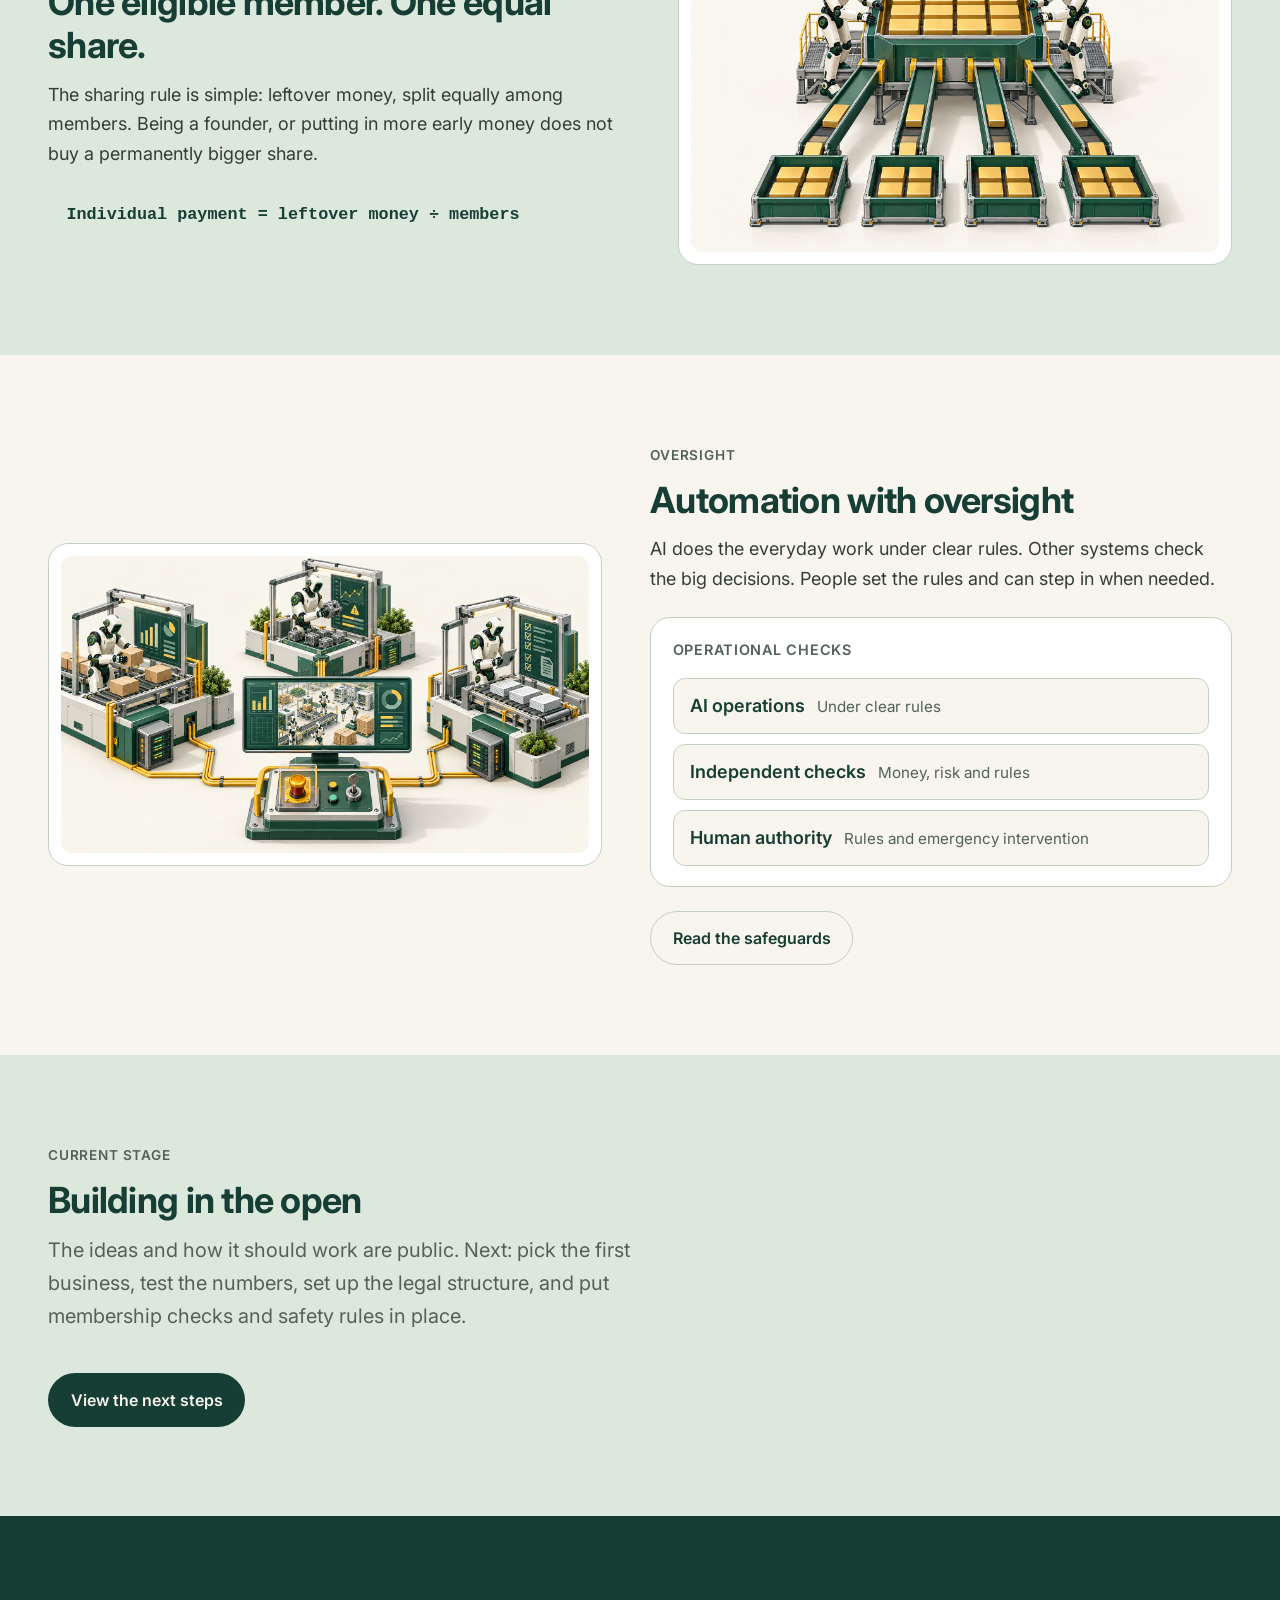
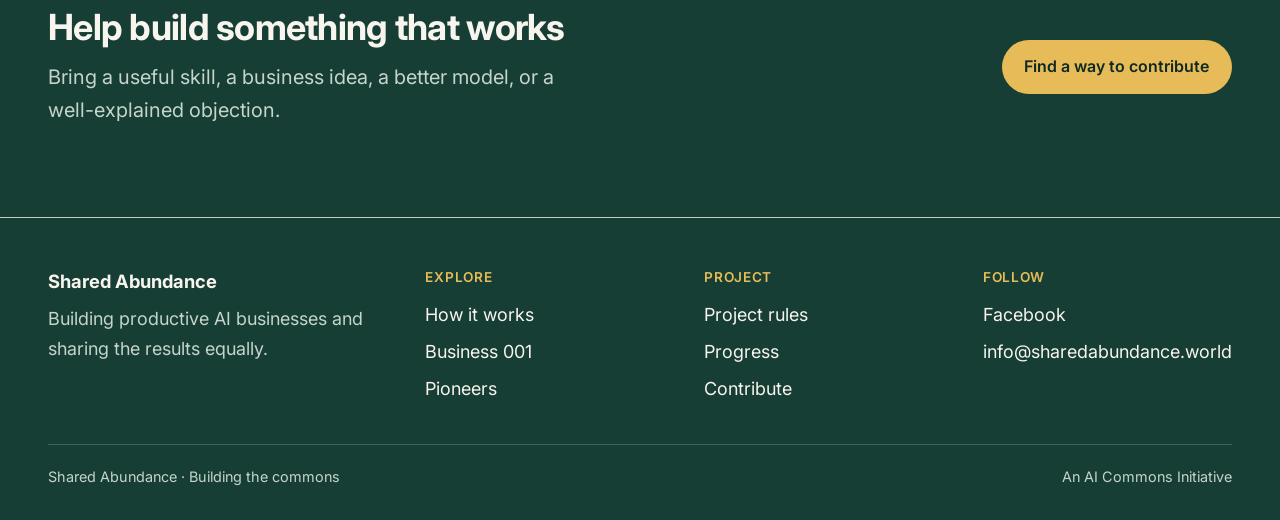
==== commit 2bba9cdd: "Wire Contribute forms to mailto info@sharedabundance.world. Replace local draft downloads with email" ====
--- a/index.html
+++ b/index.html
@@ -194,6 +194,7 @@
           <div class="footer-heading">Follow</div>
           <ul class="footer-links">
             <li><a href="https://www.facebook.com/profile.php?id=61594748557223" rel="noopener noreferrer" target="_blank">Facebook</a></li>
+            <li><a href="mailto:info@sharedabundance.world">info@sharedabundance.world</a></li>
           </ul>
         </div>
       </div>
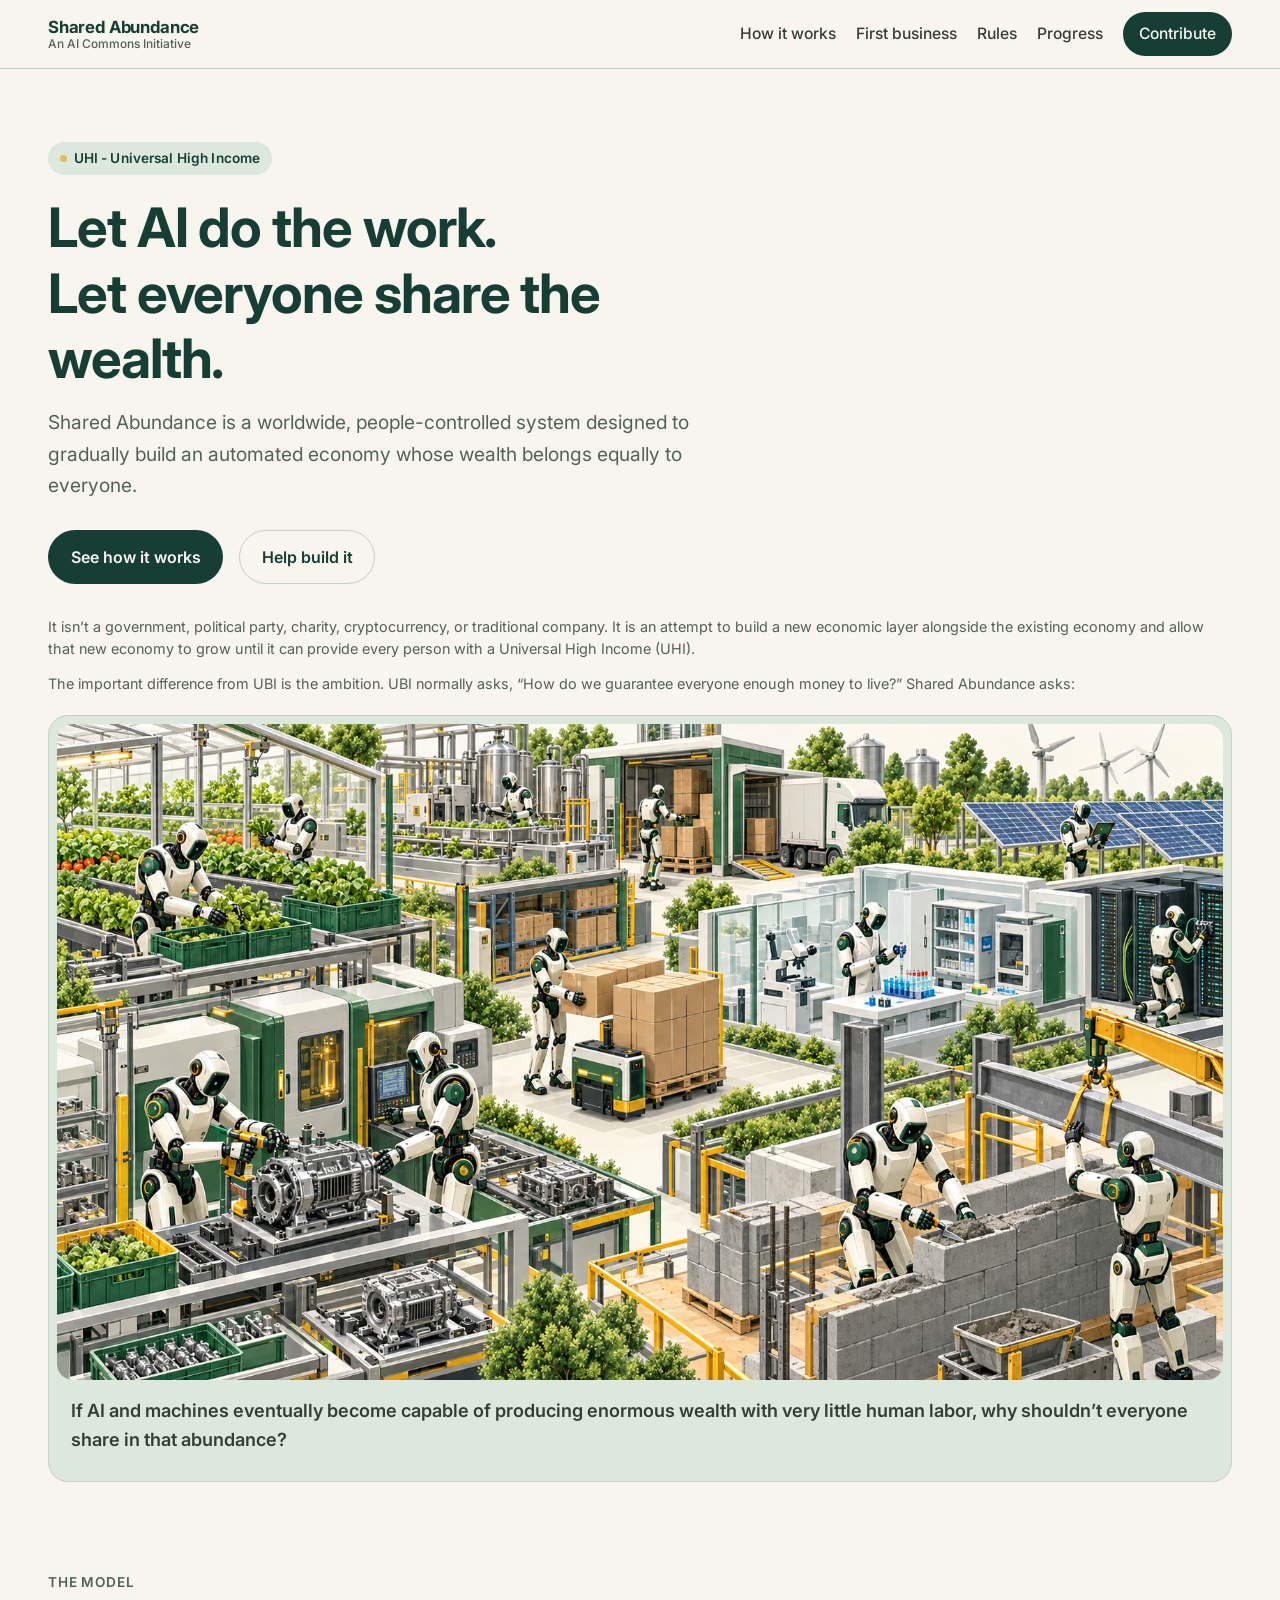
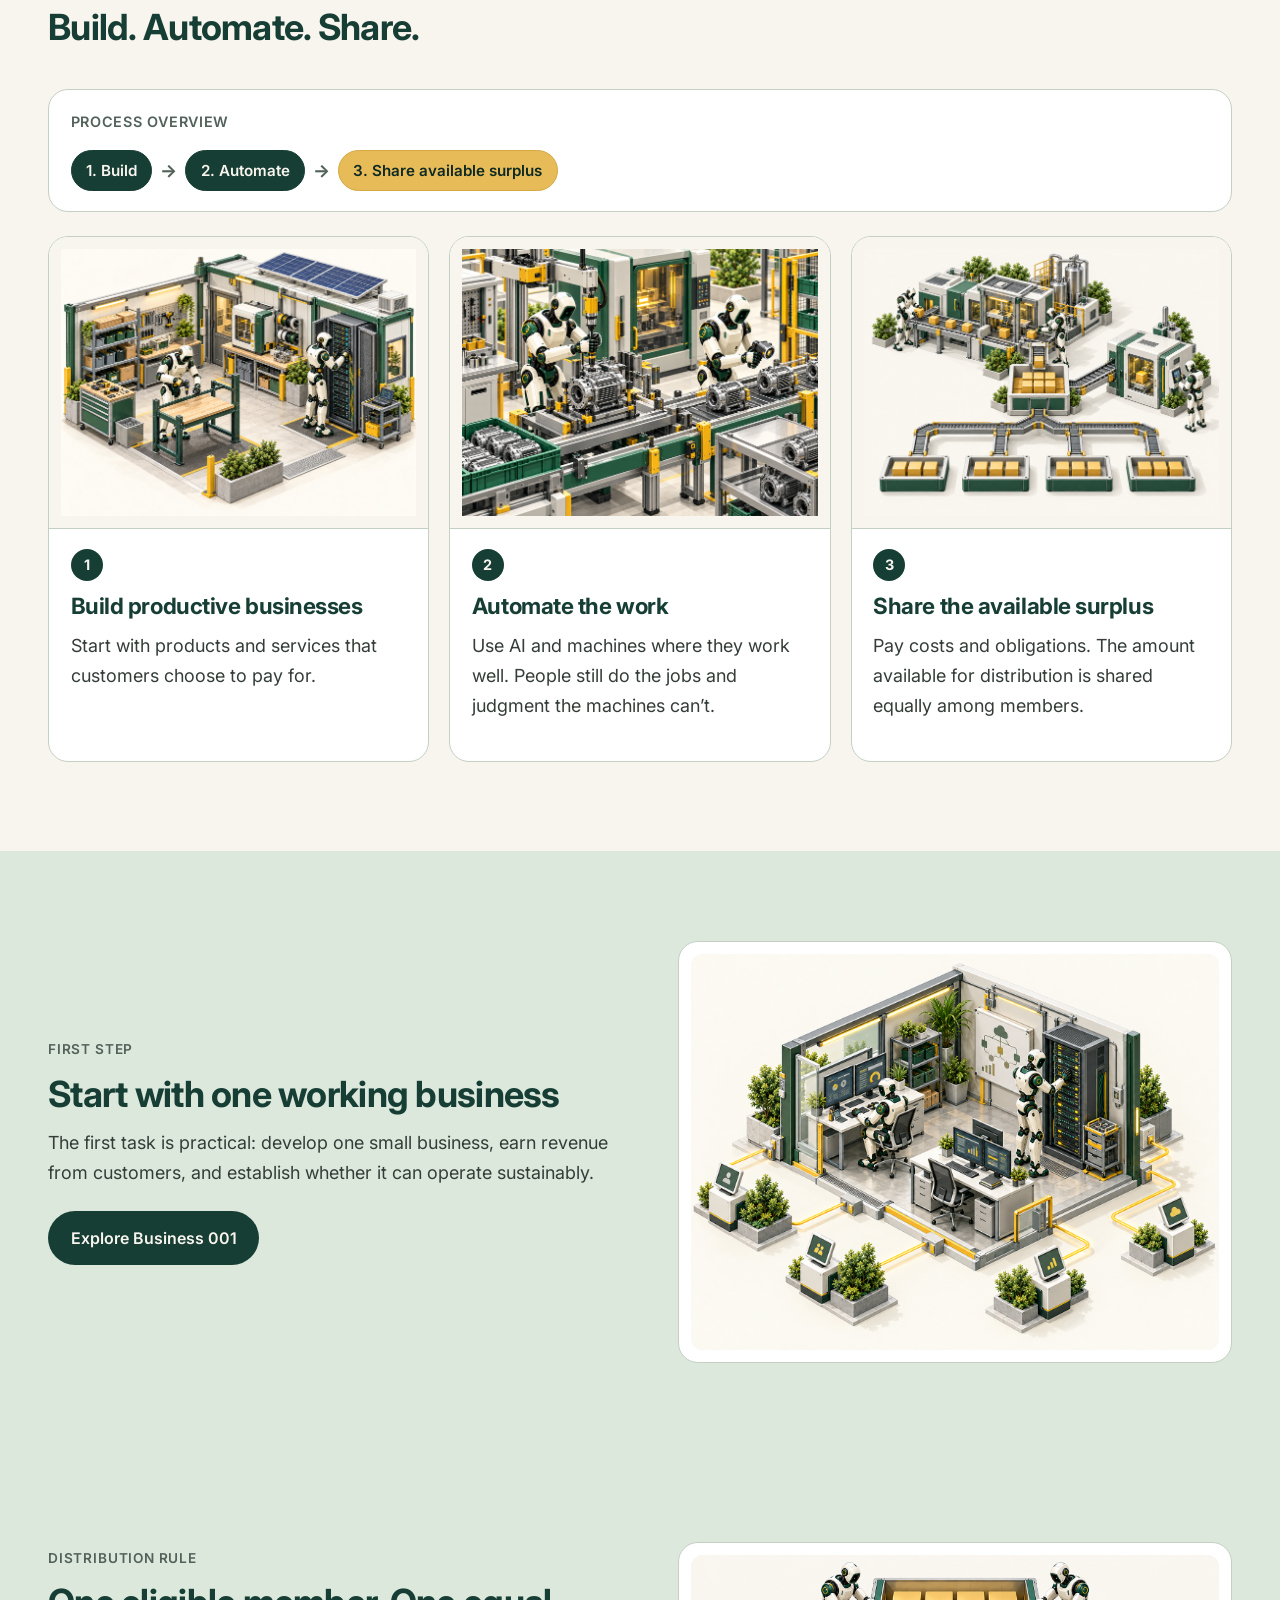
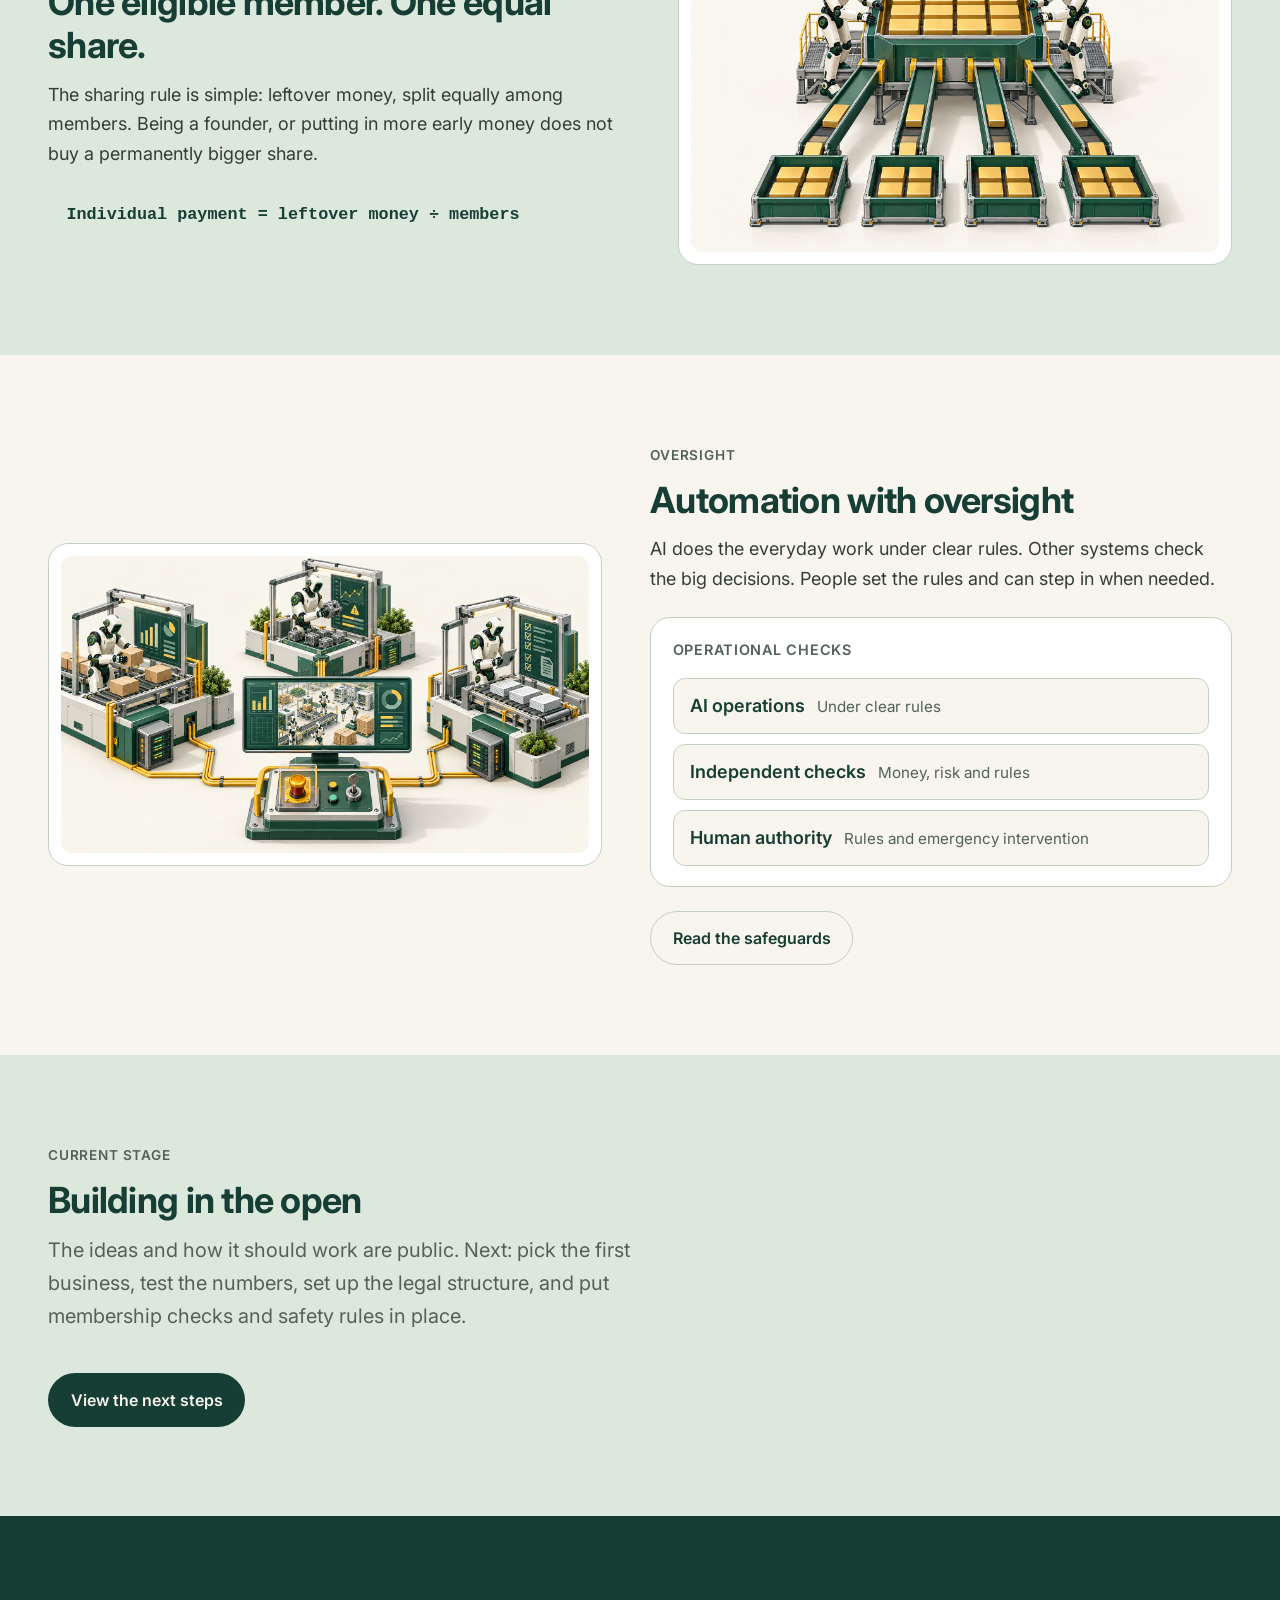
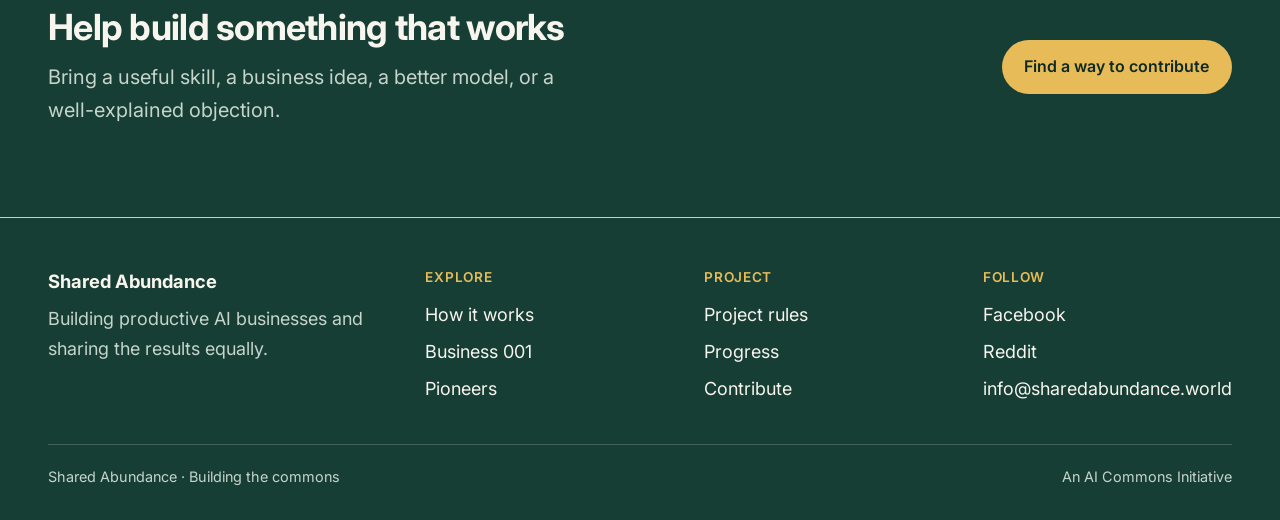
==== commit 838a2696: "Add Reddit profile link to site footer Follow column." ====
--- a/index.html
+++ b/index.html
@@ -194,6 +194,7 @@
           <div class="footer-heading">Follow</div>
           <ul class="footer-links">
             <li><a href="https://www.facebook.com/profile.php?id=61594748557223" rel="noopener noreferrer" target="_blank">Facebook</a></li>
+            <li><a href="https://www.reddit.com/user/SharedAbundance/" rel="noopener noreferrer" target="_blank">Reddit</a></li>
             <li><a href="mailto:info@sharedabundance.world">info@sharedabundance.world</a></li>
           </ul>
         </div>
